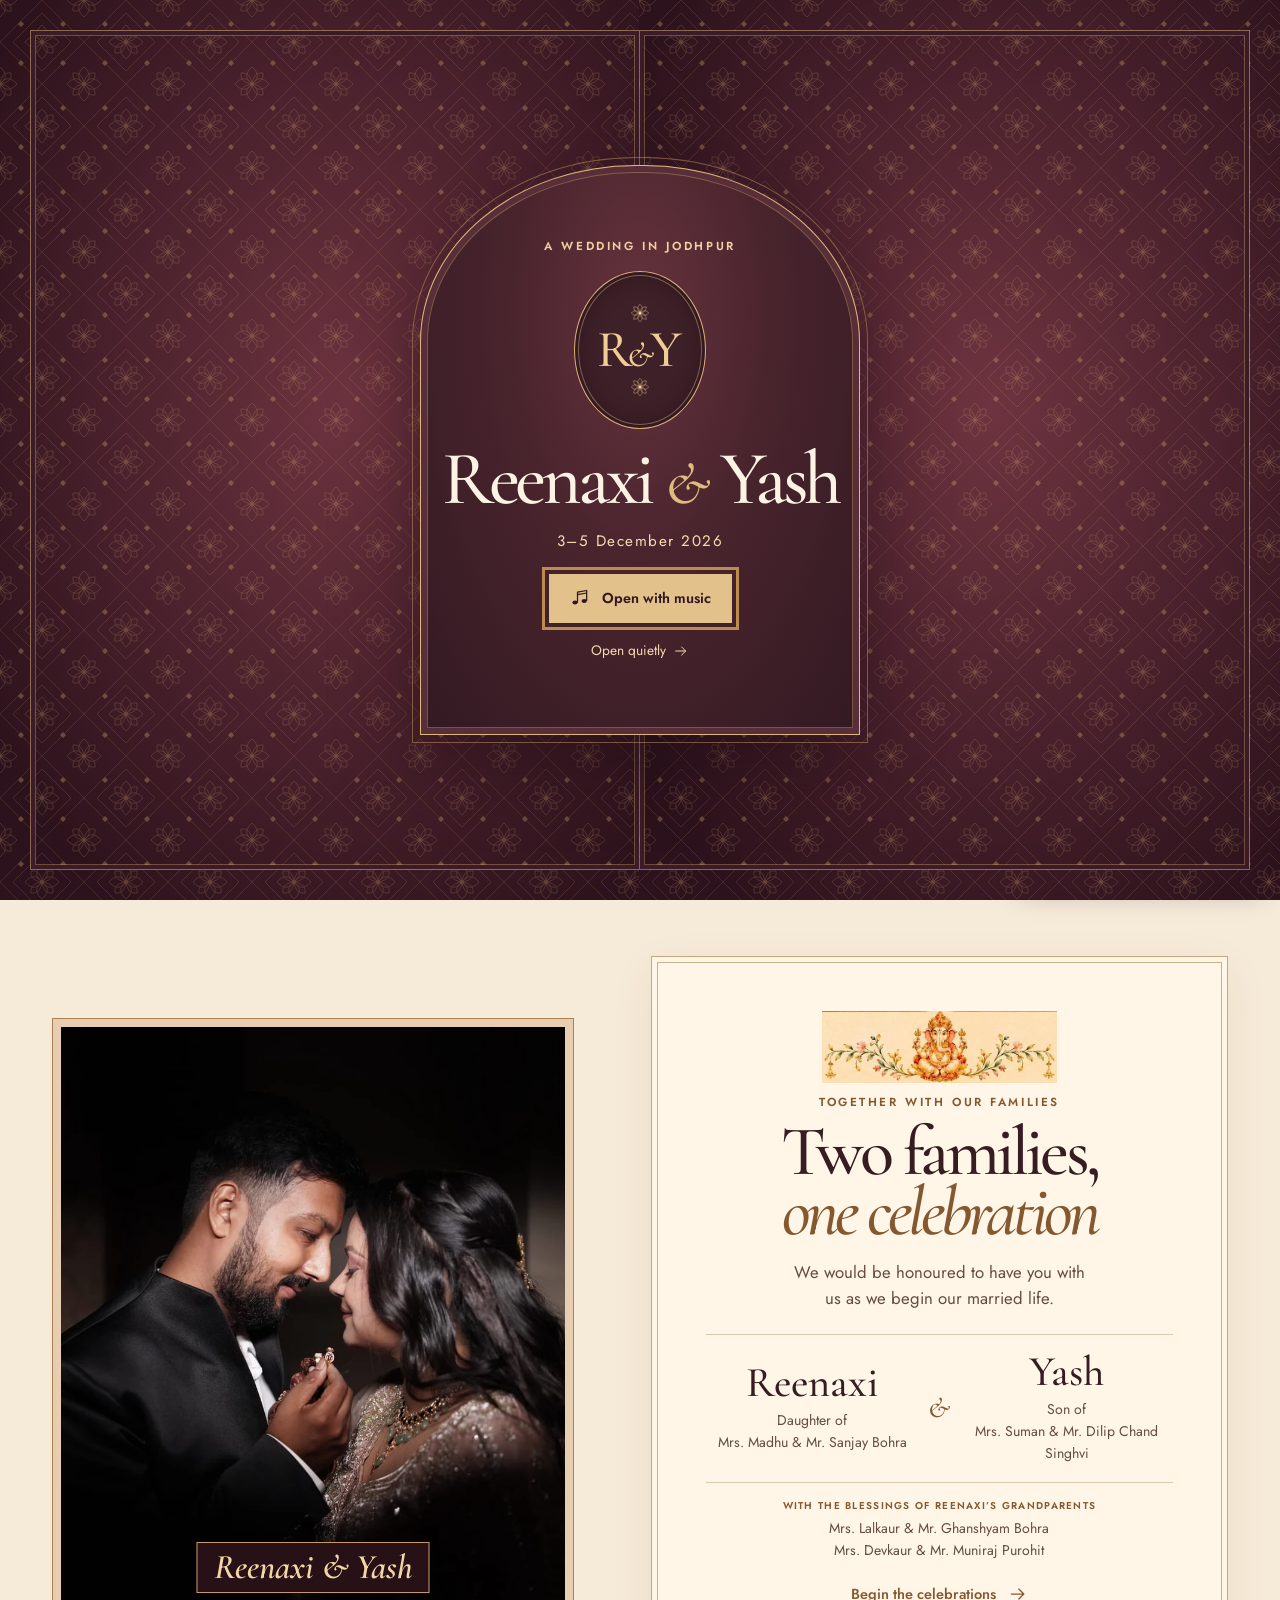
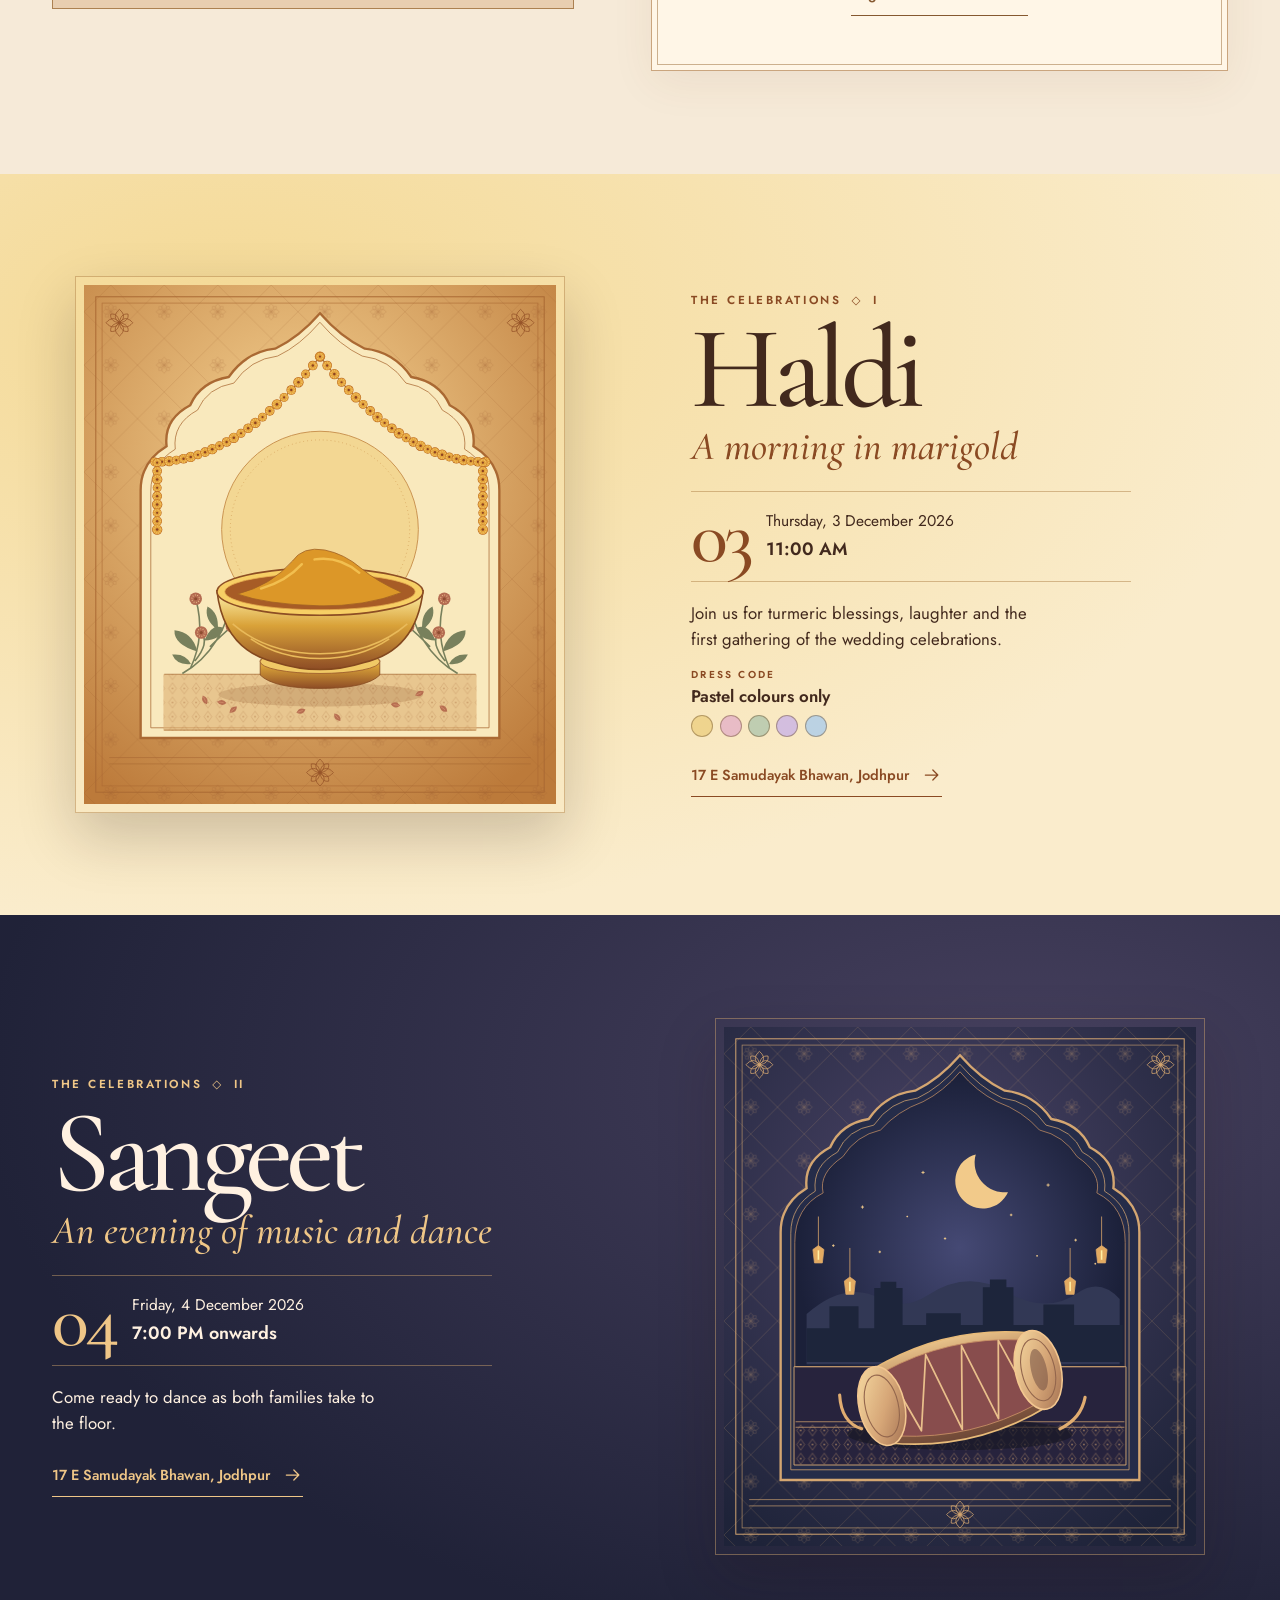
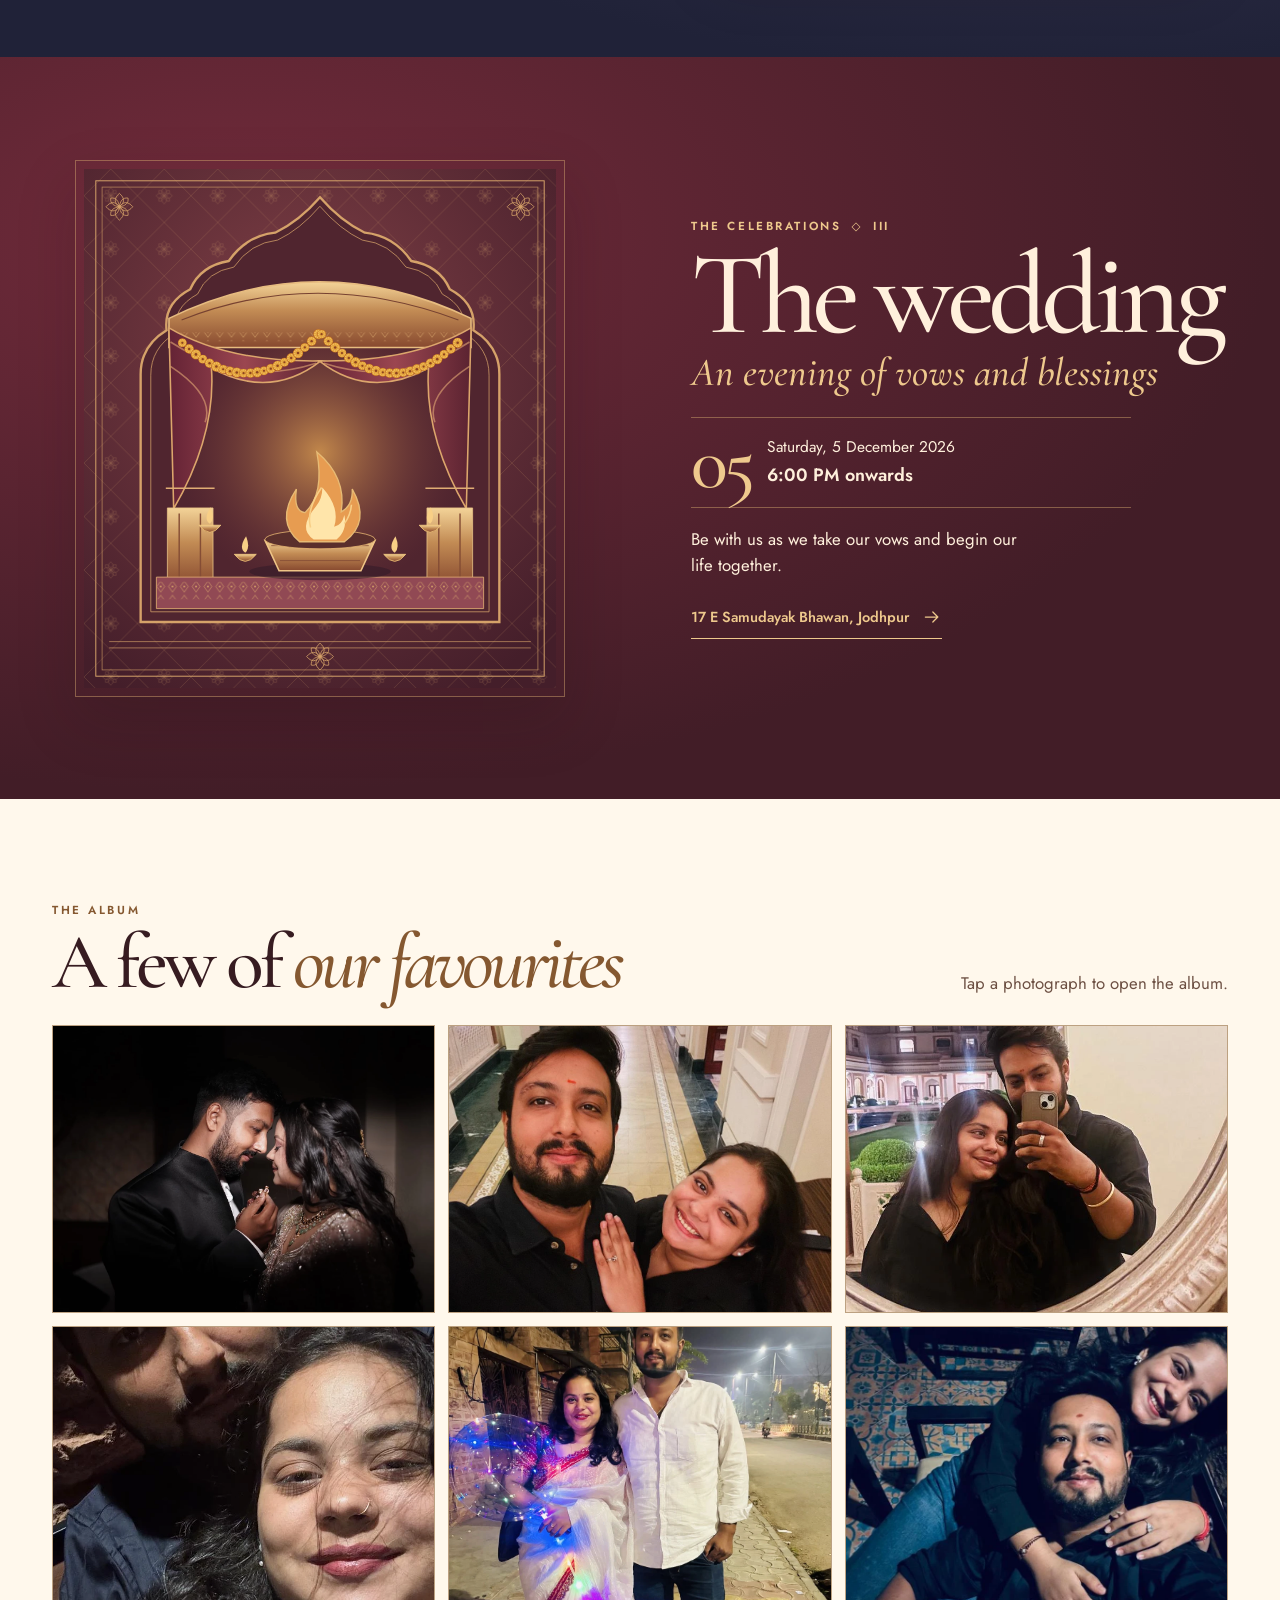
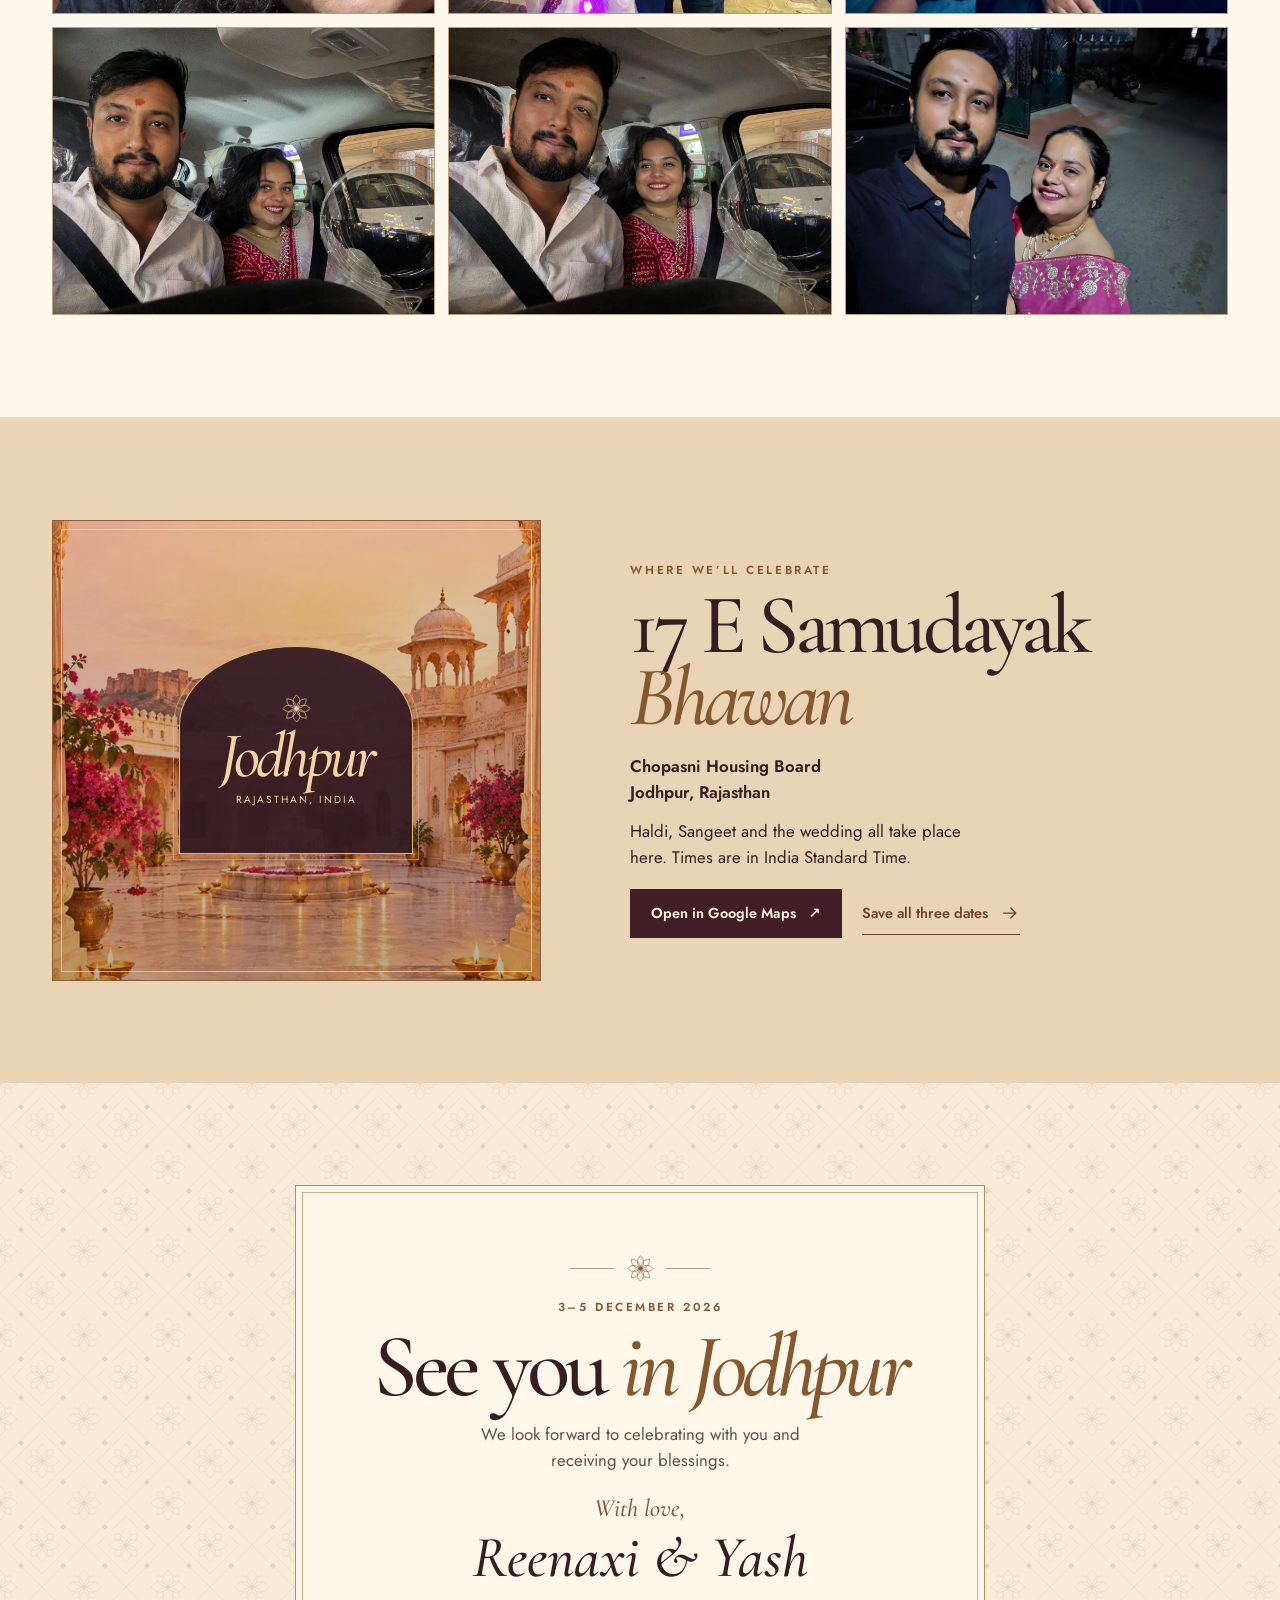
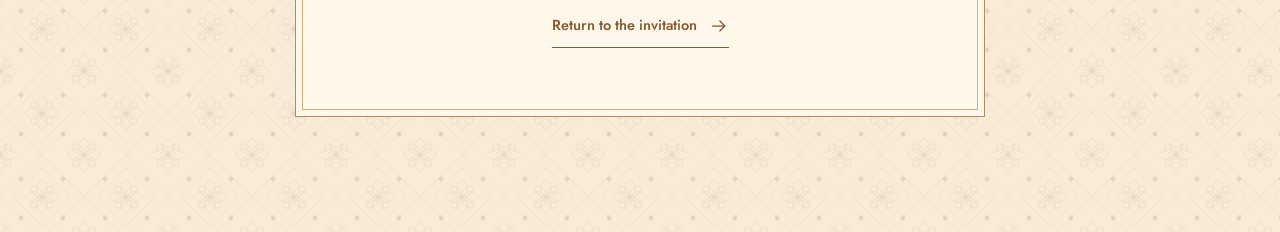
==== index.html @ dd69cea9 "Publish Reenaxi and Yash wedding invitation" ====
<!doctype html>
<html lang="en">
<head>
  <meta charset="utf-8">
  <meta name="viewport" content="width=device-width, initial-scale=1, viewport-fit=cover">
  <meta name="theme-color" content="#2d141a">
  <meta name="robots" content="noindex, nofollow, noarchive">
  <meta name="description" content="The wedding of Reenaxi and Yash. Join us in Jodhpur for Haldi, Sangeet and the wedding, 3–5 December 2026.">
  <meta property="og:type" content="website">
  <meta property="og:title" content="Reenaxi &amp; Yash | A wedding in Jodhpur">
  <meta property="og:description" content="You’re invited · 3–5 December 2026 · Jodhpur, Rajasthan">
  <meta property="og:image" content="https://quantxaashish.github.io/reenaxi-weds-yash/assets/share.jpg">
  <meta property="og:image:alt" content="Reenaxi and Yash’s wedding invitation, 3–5 December 2026">
  <link rel="icon" href="assets/seal.svg" type="image/svg+xml">
  <link rel="preload" href="assets/fonts/cormorant.woff2" as="font" type="font/woff2" crossorigin>
  <link rel="stylesheet" href="royal.css">
  <script src="royal.js" defer></script>
  <title>Reenaxi &amp; Yash | A wedding in Jodhpur</title>
</head>
<body>
  <svg class="symbols" xmlns="http://www.w3.org/2000/svg" aria-hidden="true">
    <symbol id="rosette" viewBox="0 0 48 48">
      <g fill="none" stroke="currentColor" stroke-width="1">
        <path d="M24 3c7 6 7 13 0 21-7-8-7-15 0-21Zm21 21c-6 7-13 7-21 0 8-7 15-7 21 0ZM24 45c-7-6-7-13 0-21 7 8 7 15 0 21ZM3 24c6-7 13-7 21 0-8 7-15 7-21 0Z"/>
        <path d="M9 9c9 0 14 5 15 15C14 23 9 18 9 9Zm30 0c0 9-5 14-15 15C25 14 30 9 39 9Zm0 30c-9 0-14-5-15-15 10 1 15 6 15 15ZM9 39c0-9 5-14 15-15-1 10-6 15-15 15Z"/>
        <circle cx="24" cy="24" r="3" fill="currentColor"/>
      </g>
    </symbol>
    <symbol id="arrow" viewBox="0 0 24 24">
      <path d="M4 12h15m-6-6 6 6-6 6" fill="none" stroke="currentColor" stroke-width="1.5" stroke-linecap="round" stroke-linejoin="round"/>
    </symbol>
    <symbol id="note" viewBox="0 0 24 24">
      <path d="M9 17V5l11-2v12M9 8l11-2" fill="none" stroke="currentColor" stroke-width="1.5" stroke-linecap="round" stroke-linejoin="round"/>
      <ellipse cx="6" cy="17.5" rx="3.1" ry="2.4" fill="currentColor"/><ellipse cx="17" cy="15.5" rx="3.1" ry="2.4" fill="currentColor"/>
    </symbol>
  </svg>
  <a class="skip" href="#invitation">Skip to the invitation</a>
  <header class="mast">
    <a class="wordmark" href="#invitation" aria-label="Reenaxi and Yash, invitation">R<span>&amp;</span>Y</a>
    <a class="mast-details" href="#venue"><span class="mast-wide">Jodhpur, Rajasthan <i aria-hidden="true">◇</i> 3–5 December 2026</span><span class="mast-compact">Jodhpur <i aria-hidden="true">◇</i> 3–5 Dec 2026</span></a>
    <button class="music-control" type="button" hidden><svg aria-hidden="true"><use href="#note"/></svg><span>Play music</span></button>
    <span class="sr-only" id="music-status" role="status"></span>
  </header>

  <main>
    <section class="chapter cover" id="invitation" aria-labelledby="cover-title" data-label="The invitation">
      <div class="cover-copy">
        <div class="cover-frame">
          <div class="ornament" aria-hidden="true"><i></i><svg><use href="#rosette"/></svg><i></i></div>
          <p class="eyebrow">With the blessings of Lord Ganesha</p>
          <h1 id="cover-title"><span>Reenaxi</span><span><i>&amp;</i> Yash</span></h1>
          <p class="cover-invite">Together with our families, we invite you to celebrate our wedding.</p>
          <p class="cover-date"><time datetime="2026-12-03">3</time>–<time datetime="2026-12-05">5 December 2026</time><span>Jodhpur, Rajasthan</span></p>
          <a class="button gold" href="#couple">Meet the couple <svg aria-hidden="true"><use href="#arrow"/></svg></a>
        </div>
      </div>
      <div class="cover-art" aria-hidden="true">
        <img src="assets/courtyard.webp" srcset="assets/courtyard-small.webp 600w, assets/courtyard.webp 941w" sizes="(max-width: 760px) 100vw, 55vw" width="941" height="1672" alt="" fetchpriority="high">
        <div class="cover-art-border"></div>
        <p>Jodhpur <i>at golden hour</i></p>
      </div>
    </section>

    <section class="chapter couple" id="couple" aria-labelledby="couple-title" data-label="The couple">
      <div class="shell couple-layout">
        <figure class="couple-portrait">
          <img src="assets/engagement.webp" width="1440" height="959" loading="lazy" alt="Reenaxi and Yash in their engagement portrait">
          <figcaption>Reenaxi &amp; Yash</figcaption>
        </figure>
        <div class="family-letter">
          <img class="ganesha" src="assets/ganesha.webp" width="565" height="173" loading="lazy" alt="Lord Ganesha with a painted floral garland">
          <p class="eyebrow">Together with our families</p>
          <h2 id="couple-title">Two families,<br><em>one celebration</em></h2>
          <p>We would be honoured to have you with us as we begin our married life.</p>
          <div class="parents">
            <div><h3>Reenaxi</h3><p>Daughter of<br>Mrs. Madhu &amp; Mr. Sanjay Bohra</p></div>
            <span aria-hidden="true">&amp;</span>
            <div><h3>Yash</h3><p>Son of<br>Mrs. Suman &amp; Mr. Dilip Chand Singhvi</p></div>
          </div>
          <div class="grandparents">
            <p class="eyebrow">With the blessings of Reenaxi’s grandparents</p>
            <p>Mrs. Lalkaur &amp; Mr. Ghanshyam Bohra<br>Mrs. Devkaur &amp; Mr. Muniraj Purohit</p>
          </div>
          <a class="chapter-link" href="#haldi">Begin the celebrations <svg aria-hidden="true"><use href="#arrow"/></svg></a>
        </div>
      </div>
    </section>

    <section class="chapter ceremony haldi" id="haldi" aria-labelledby="haldi-title" data-label="Haldi">
      <div class="shell ceremony-layout">
        <div class="ceremony-art haldi-art"><img src="assets/haldi.svg" width="600" height="660" loading="lazy" alt=""></div>
        <div class="ceremony-copy">
          <p class="eyebrow">The celebrations <span aria-hidden="true">◇</span> I</p>
          <h2 id="haldi-title">Haldi</h2>
          <p class="ceremony-line">A morning in marigold</p>
          <div class="event-date">
            <span class="date-number" aria-hidden="true">03</span>
            <div><time datetime="2026-12-03">Thursday, 3 December 2026</time><time datetime="2026-12-03T11:00:00+05:30">11:00 AM</time></div>
          </div>
          <p class="event-description">Join us for turmeric blessings, laughter and the first gathering of the wedding celebrations.</p>
          <div class="dress">
            <p class="eyebrow">Dress code</p><p><strong>Pastel colours only</strong></p>
            <div class="palette" aria-label="Pastel inspiration in pale yellow, blush, mint, lilac and powder blue">
              <span style="--swatch:#efd48e"></span><span style="--swatch:#e8bcc6"></span><span style="--swatch:#bfcdb1"></span><span style="--swatch:#d3bedf"></span><span style="--swatch:#bbd2e3"></span>
            </div>
          </div>
          <a class="chapter-link" href="#venue">17 E Samudayak Bhawan, Jodhpur <svg aria-hidden="true"><use href="#arrow"/></svg></a>
        </div>
      </div>
    </section>

    <section class="chapter ceremony sangeet" id="sangeet" aria-labelledby="sangeet-title" data-label="Sangeet">
      <div class="shell ceremony-layout">
        <div class="ceremony-art sangeet-art"><img src="assets/sangeet.svg" width="600" height="660" loading="lazy" alt=""></div>
        <div class="ceremony-copy">
          <p class="eyebrow">The celebrations <span aria-hidden="true">◇</span> II</p>
          <h2 id="sangeet-title">Sangeet</h2>
          <p class="ceremony-line">An evening of music and dance</p>
          <div class="event-date">
            <span class="date-number" aria-hidden="true">04</span>
            <div><time datetime="2026-12-04">Friday, 4 December 2026</time><time datetime="2026-12-04T19:00:00+05:30">7:00 PM onwards</time></div>
          </div>
          <p class="event-description">Come ready to dance as both families take to the floor.</p>
          <a class="chapter-link" href="#venue">17 E Samudayak Bhawan, Jodhpur <svg aria-hidden="true"><use href="#arrow"/></svg></a>
        </div>
      </div>
    </section>

    <section class="chapter ceremony wedding" id="wedding" aria-labelledby="wedding-title" data-label="Wedding">
      <div class="shell ceremony-layout">
        <div class="ceremony-art wedding-art"><img src="assets/wedding.svg" width="600" height="660" loading="lazy" alt=""></div>
        <div class="ceremony-copy">
          <p class="eyebrow">The celebrations <span aria-hidden="true">◇</span> III</p>
          <h2 id="wedding-title">The wedding</h2>
          <p class="ceremony-line">An evening of vows and blessings</p>
          <div class="event-date">
            <span class="date-number" aria-hidden="true">05</span>
            <div><time datetime="2026-12-05">Saturday, 5 December 2026</time><time datetime="2026-12-05T18:00:00+05:30">6:00 PM onwards</time></div>
          </div>
          <p class="event-description">Be with us as we take our vows and begin our life together.</p>
          <a class="chapter-link" href="#venue">17 E Samudayak Bhawan, Jodhpur <svg aria-hidden="true"><use href="#arrow"/></svg></a>
        </div>
      </div>
    </section>

    <section class="chapter gallery" id="gallery" aria-labelledby="gallery-title" data-label="The album">
      <div class="shell">
        <div class="gallery-head">
          <div><p class="eyebrow">The album</p><h2 id="gallery-title">A few of <em>our favourites</em></h2></div>
          <p>Tap a photograph to open the album.</p>
        </div>
        <div class="contact-sheet">
          <a class="photo" href="assets/engagement.webp"><img src="assets/engagement.webp" width="1440" height="959" loading="lazy" alt="Reenaxi and Yash touching foreheads during their engagement portrait"></a>
          <a class="photo" href="assets/ring.webp"><img src="assets/ring.webp" width="1280" height="720" loading="lazy" alt="Reenaxi showing her ring in a selfie with Yash"></a>
          <a class="photo" href="assets/mirror.webp"><img src="assets/mirror.webp" width="720" height="1280" loading="lazy" alt="Reenaxi and Yash in an ornate mirror"></a>
          <a class="photo" href="assets/close.webp"><img src="assets/close.webp" width="720" height="1280" loading="lazy" alt="A close-up selfie of Reenaxi and Yash"></a>
          <a class="photo" href="assets/lights.webp"><img src="assets/lights.webp" width="1071" height="1428" loading="lazy" alt="Reenaxi and Yash standing together with a light-up balloon"></a>
          <a class="photo" href="assets/together.webp"><img src="assets/together.webp" width="1080" height="608" loading="lazy" alt="Reenaxi smiling with her arms around Yash"></a>
          <a class="photo" href="assets/balloon.webp"><img src="assets/balloon.webp" width="1440" height="1080" loading="lazy" alt="Reenaxi and Yash with a light-up balloon in the car"></a>
          <a class="photo" href="assets/smiles.webp"><img src="assets/smiles.webp" width="1440" height="1080" loading="lazy" alt="Reenaxi and Yash smiling together in the car"></a>
          <a class="photo" href="assets/evening.webp"><img src="assets/evening.webp" width="1440" height="1080" loading="lazy" alt="Reenaxi wearing pink beside Yash in an evening selfie"></a>
        </div>
      </div>
    </section>

    <section class="chapter venue" id="venue" aria-labelledby="venue-title" data-label="The venue">
      <div class="shell venue-layout">
        <div class="venue-art" aria-hidden="true">
          <div class="city-mark"><svg><use href="#rosette"/></svg><span>Jodhpur</span><small>Rajasthan, India</small></div>
        </div>
        <div class="venue-copy">
          <p class="eyebrow">Where we’ll celebrate</p>
          <h2 id="venue-title">17 E Samudayak<br><em>Bhawan</em></h2>
          <address>Chopasni Housing Board<br>Jodhpur, Rajasthan</address>
          <p>Haldi, Sangeet and the wedding all take place here. Times are in India Standard Time.</p>
          <div class="venue-actions">
            <a class="button gold" href="https://www.google.com/maps/search/?api=1&amp;query=17%20E%20Samudayak%20Bhawan%2C%20Chopasni%20Housing%20Board%2C%20Jodhpur" target="_blank" rel="noopener noreferrer">Open in Google Maps <span aria-hidden="true">↗</span></a>
            <a class="chapter-link" href="celebrations.ics" download>Save all three dates <svg aria-hidden="true"><use href="#arrow"/></svg></a>
          </div>
        </div>
      </div>
    </section>

    <section class="chapter farewell" id="farewell" aria-labelledby="farewell-title" data-label="With love">
      <div class="farewell-frame">
        <div class="ornament" aria-hidden="true"><i></i><svg><use href="#rosette"/></svg><i></i></div>
        <p class="eyebrow">3–5 December 2026</p>
        <h2 id="farewell-title">See you <em>in Jodhpur</em></h2>
        <p>We look forward to celebrating with you and receiving your blessings.</p>
        <p class="signature">With love,<br><span>Reenaxi &amp; Yash</span></p>
        <a class="chapter-link" href="#invitation">Return to the invitation <svg aria-hidden="true"><use href="#arrow"/></svg></a>
      </div>
    </section>
  </main>

  <nav class="chapter-dock" aria-label="Chapter navigation" hidden>
    <button type="button" class="chapter-prev" aria-label="Previous chapter"><svg aria-hidden="true"><use href="#arrow"/></svg></button>
    <button type="button" class="chapter-index" aria-haspopup="dialog"><span class="chapter-number">01 / 08</span><span class="chapter-current">The invitation</span><span class="index-symbol" aria-hidden="true">≡</span></button>
    <button type="button" class="chapter-next" aria-label="Next chapter"><svg aria-hidden="true"><use href="#arrow"/></svg></button>
  </nav>

  <dialog class="gate" aria-labelledby="gate-title">
    <div class="gate-door left" aria-hidden="true"></div><div class="gate-door right" aria-hidden="true"></div>
    <div class="gate-content">
      <div class="gate-card">
        <p class="eyebrow">A wedding in Jodhpur</p>
        <div class="gate-seal" aria-hidden="true"><svg><use href="#rosette"/></svg><span>R<i>&amp;</i>Y</span><svg><use href="#rosette"/></svg></div>
        <h2 id="gate-title">Reenaxi <i>&amp;</i> Yash</h2>
        <p class="gate-date">3–5 December 2026</p>
        <button class="button gold enter" type="button"><svg aria-hidden="true"><use href="#note"/></svg> Open with music</button>
        <button class="quiet" type="button">Open quietly <svg aria-hidden="true"><use href="#arrow"/></svg></button>
      </div>
    </div>
  </dialog>

  <dialog class="chapter-menu" aria-labelledby="menu-title">
    <button class="close-menu icon-button" type="button" aria-label="Close chapter list">×</button>
    <p class="eyebrow">Reenaxi &amp; Yash</p>
    <h2 id="menu-title">The invitation</h2>
    <ol>
      <li><a href="#invitation">The invitation</a></li><li><a href="#couple">The couple</a></li>
      <li><a href="#haldi">Haldi</a></li><li><a href="#sangeet">Sangeet</a></li>
      <li><a href="#wedding">Wedding</a></li><li><a href="#gallery">The album</a></li>
      <li><a href="#venue">The venue</a></li><li><a href="#farewell">With love</a></li>
    </ol>
  </dialog>

  <dialog class="lightbox" aria-label="Reenaxi and Yash’s photo album">
    <button class="close-photo icon-button" type="button" aria-label="Close photo album">×</button>
    <button class="photo-prev icon-button" type="button" aria-label="Previous photo"><svg aria-hidden="true"><use href="#arrow"/></svg></button>
    <img alt="">
    <button class="photo-next icon-button" type="button" aria-label="Next photo"><svg aria-hidden="true"><use href="#arrow"/></svg></button>
    <p class="photo-position" aria-live="polite"></p>
  </dialog>
  <audio id="score" src="assets/jodhpur-serenade.wav" preload="none" loop></audio>
</body>
</html>
---- royal.css ----
@font-face { font-family: Cormorant; src: url("assets/fonts/cormorant.woff2") format("woff2"); font-weight: 400 700; font-display: swap; }
@font-face { font-family: Cormorant; src: url("assets/fonts/cormorant-italic.woff2") format("woff2"); font-style: italic; font-weight: 400 700; font-display: swap; }
@font-face { font-family: Jost; src: url("assets/fonts/jost.woff2") format("woff2"); font-weight: 400 600; font-display: swap; }

:root {
  --wine: #411d26;
  --deep: #271117;
  --ink: #371c21;
  --cream: #fcf3e4;
  --paper: #fff8ec;
  --gold: #dfbc7e;
  --bronze: #855830;
  --line: #ad825767;
  --serif: Cormorant, Baskerville, "Palatino Linotype", Georgia, serif;
  --sans: Jost, system-ui, sans-serif;
  --mast: 64px;
}
*, *::before, *::after { box-sizing: border-box; }
html { scroll-behavior: smooth; scroll-padding-top: var(--mast); }
body { margin: 0; background: var(--cream); color: var(--ink); font: 400 1.05rem/1.56 var(--sans); }
body:has(dialog[open]) { overflow: hidden; }
[hidden] { display: none !important; }
img { display: block; width: 100%; max-width: 100%; height: auto; }
h1, h2, h3, p, figure { margin: 0; }
h1, h2, h3 { font-family: var(--serif); font-weight: 500; }
h2 { font-size: clamp(3.3rem, 7.1vw, 7rem); line-height: .86; letter-spacing: -.055em; }
h2 em { color: var(--bronze); font-weight: 500; }
a { color: inherit; }
button { color: inherit; font: inherit; cursor: pointer; }
button, a { -webkit-tap-highlight-color: transparent; }
a:focus-visible, button:focus-visible { outline: 3px solid #bc8b50; outline-offset: 4px; }
.symbols, .sr-only { position: absolute; width: 1px; height: 1px; overflow: hidden; clip-path: inset(50%); }
.skip { position: fixed; top: .6rem; left: 1rem; z-index: 8; padding: .6rem 1rem; background: var(--paper); transform: translateY(-200%); }
.skip:focus { transform: none; }
.shell { width: min(1210px, 100% - 104px); margin-inline: auto; }
.eyebrow { font: 600 .73rem/1.45 var(--sans); letter-spacing: .22em; text-transform: uppercase; }
.eyebrow span { margin-inline: .3em; }
.chapter { isolation: isolate; position: relative; }
.ornament { display: flex; align-items: center; justify-content: center; gap: .7rem; color: var(--gold); }
.ornament svg { width: 29px; height: 29px; }
.ornament i { width: 44px; height: 1px; background: currentColor; opacity: .6; }
.button, .chapter-link {
  display: inline-flex; justify-content: center; align-items: center; gap: .75rem;
  width: fit-content; max-width: 100%; text-decoration: none;
}
.button { min-height: 49px; padding: .72rem 1.25rem; font-size: .9rem; font-weight: 600; border: 1px solid transparent; }
.gold { background: #e2c18b; color: #301822; border-color: #e2c18b; }
.gold:hover { background: #f4d8a6; border-color: #f4d8a6; }
.button svg, .chapter-link svg { width: 20px; height: 20px; flex: 0 0 auto; }
.chapter-link { min-height: 43px; border-bottom: 1px solid currentColor; font-size: .91rem; font-weight: 550; }
.chapter-link:hover svg, .button:hover svg { transform: translateX(3px); }
.chapter-link svg, .button svg { transition: transform .2s; }

.mast {
  position: sticky; top: 0; z-index: 3; min-height: var(--mast); padding-inline: max(24px, calc((100vw - 1210px) / 2));
  display: grid; grid-template-columns: 1fr auto 1fr; gap: 12px; align-items: center;
  color: var(--cream); background: var(--deep); border-bottom: 1px solid #cfa46c55;
}
.wordmark { width: fit-content; text-decoration: none; font: 600 1.86rem/1 var(--serif); color: #f3dfbc; }
.wordmark span { font-style: italic; font-size: .64em; color: var(--gold); margin-inline: .05em; }
.mast-details { font-size: .73rem; text-transform: uppercase; letter-spacing: .16em; color: #e9ceaa; text-decoration: none; }
.mast-details i { color: var(--gold); margin-inline: .6em; font-style: normal; }
.mast-compact { display: none; }
.music-control {
  justify-self: end; min-height: 40px; display: flex; align-items: center; gap: .45rem;
  border: 1px solid #dabb835d; border-radius: 30px; background: #3c1f27; padding: .3rem .7rem;
  color: #fff0d9; font-size: .78rem; white-space: nowrap;
}
.music-control svg { width: 15px; height: 15px; color: var(--gold); }
.music-control:hover { background: #552e39; }

.cover {
  display: grid; grid-template-columns: .96fr 1.04fr; min-height: min(790px, calc(100svh - var(--mast)));
  background: radial-gradient(ellipse at 15% 24%, #65353b, var(--wine) 51%, var(--deep)); color: var(--cream);
}
.cover-copy {
  position: relative; display: grid; place-items: center;
  padding: clamp(26px, 5vw, 80px); background: url("assets/lattice.svg") repeat;
}
.cover-frame {
  position: relative; width: min(100%, 520px); padding: 31px 22px 34px; text-align: center;
  border: 1px solid #dcb67b95; outline: 1px solid #dcb67b55; outline-offset: 5px;
  background: radial-gradient(ellipse at 50% 20%, #572b34ea, #351921f5);
}
.cover .eyebrow { color: #f1d39c; margin-top: .65rem; }
.cover h1 { font-size: clamp(5rem, 9.6vw, 10.5rem); line-height: .72; letter-spacing: -.072em; margin: 1.2rem 0 1.4rem; }
.cover h1 span { display: block; }
.cover h1 span + span { margin-top: .2em; }
.cover h1 i { color: var(--gold); font-size: .65em; font-weight: 500; }
.cover-invite { margin-inline: auto; max-width: 30ch; color: #f5e4cd; }
.cover-date { margin: 1.2rem 0; color: #f4dca9; font-size: .96rem; letter-spacing: .04em; }
.cover-date span { display: block; text-transform: uppercase; letter-spacing: .23em; font-size: .66rem; margin-top: .2rem; }
.cover-art { overflow: hidden; position: relative; background: #b68156; min-height: 540px; }
.cover-art img { width: 100%; height: 100%; object-fit: cover; object-position: center 59%; position: absolute; inset: 0; }
.cover-art::after { content: ""; position: absolute; inset: 35% 0 0; background: linear-gradient(transparent 50%, #2a1514b0); }
.cover-art-border { position: absolute; z-index: 1; inset: 17px; border: 1px solid #ffedbaaa; pointer-events: none; }
.cover-art p { position: absolute; z-index: 1; left: 0; right: 0; bottom: 70px; text-align: center; color: #fff2d9; font: 600 clamp(1.5rem, 3vw, 2.9rem)/1 var(--serif); text-shadow: 0 2px 6px #2e1715; }
.cover-art p i { font-weight: 500; }

.couple { background: #f6ead8; padding-block: clamp(4rem, 8vw, 8rem); }
.couple-layout { display: grid; grid-template-columns: .95fr 1.05fr; gap: clamp(1.75rem, 6vw, 6rem); align-items: center; }
.couple-portrait { position: relative; padding: 8px; border: 1px solid #ac8151; background: #e8ceb0; }
.couple-portrait img { aspect-ratio: 4 / 4.55; object-fit: cover; object-position: 58% 46%; }
.couple-portrait figcaption {
  position: absolute; left: 50%; bottom: 15px; transform: translateX(-50%); white-space: nowrap;
  padding: .3rem 1rem; background: var(--deep); color: #f2d7a6; border: 1px solid #c79a61;
  font: italic 600 clamp(1.2rem, 2.7vw, 2.3rem)/1.15 var(--serif);
}
.family-letter {
  position: relative; padding: clamp(22px, 4.2vw, 56px); text-align: center;
  background: #fff6e7; border: 1px solid #caa57e; outline: 1px solid #ccb08e; outline-offset: -7px;
  box-shadow: 0 12px 42px #6b3e2111;
}
.family-letter .ganesha { width: min(100%, 235px); margin: 0 auto .7rem; mix-blend-mode: multiply; }
.family-letter .eyebrow, .gallery .eyebrow, .farewell .eyebrow { color: var(--bronze); }
.family-letter h2 { font-size: clamp(2.95rem, 5.5vw, 5.15rem); margin: .65rem 0 1rem; }
.family-letter > p:not(.eyebrow) { max-width: 30ch; margin-inline: auto; color: #654c42; }
.parents {
  display: grid; grid-template-columns: 1fr auto 1fr; align-items: center; gap: .6rem;
  margin-top: 1.4rem; padding-block: 1.05rem; border-block: 1px solid var(--line);
}
.parents h3 { font-size: clamp(1.65rem, 3.5vw, 2.65rem); line-height: 1; }
.parents p, .grandparents p + p { font-size: .88rem; color: #654c42; margin-top: .33rem; }
.parents > span { font: italic 500 1.8rem/1 var(--serif); color: var(--bronze); }
.grandparents { margin-top: 1rem; }
.grandparents .eyebrow { font-size: .62rem; letter-spacing: .13em; }
.family-letter .chapter-link { margin-top: .7rem; color: var(--bronze); }

.ceremony { padding-block: clamp(4rem, 8vw, 7.5rem); color: var(--section-ink); background: var(--section-bg); }
.ceremony-layout { display: grid; grid-template-columns: 1fr 1fr; align-items: center; gap: clamp(2.3rem, 8vw, 8.5rem); }
.ceremony-art {
  position: relative; border: 1px solid var(--section-line); padding: 8px;
  box-shadow: 0 24px 55px #200d1433; width: min(100%, 490px); margin-inline: auto;
}
.ceremony-art img { background: var(--section-bg); height: auto; }
.ceremony-copy { max-width: 530px; }
.ceremony h2 { font-size: clamp(4rem, 9.15vw, 9.25rem); margin: .65rem 0 .4rem; }
.ceremony .eyebrow { color: var(--section-accent); }
.ceremony-line { color: var(--section-accent); font: italic 500 clamp(1.75rem, 3.1vw, 3rem)/1.05 var(--serif); }
.event-date {
  display: flex; align-items: center; gap: 1rem; padding-block: .85rem;
  margin-top: 1.45rem; border-block: 1px solid var(--section-line); width: min(100%, 440px);
}
.date-number { font: 500 clamp(3.4rem, 6vw, 5.8rem)/.8 var(--serif); color: var(--section-accent); letter-spacing: -.055em; }
.event-date time { display: block; font-size: .97rem; }
.event-date time + time { font-size: 1.12rem; font-weight: 600; color: var(--section-ink); margin-top: .16rem; }
.event-description { max-width: 34ch; margin-top: 1.15rem; }
.ceremony .chapter-link { margin-top: 1.1rem; color: var(--section-accent); }
.dress { margin-top: 1rem; }
.dress .eyebrow { font-size: .63rem; }
.dress strong { font-weight: 600; }
.palette { display: flex; gap: .4rem; margin-top: .35rem; }
.palette span { width: 22px; height: 22px; border: 1px solid #6c502b72; border-radius: 50%; background: var(--swatch); }
.haldi { --section-bg: #faeccc; --section-ink: #42291d; --section-accent: #8a4a23; --section-line: #ad7d447c; background-image: radial-gradient(ellipse at 18% 20%, #f4d995, transparent 72%); }
.sangeet { --section-bg: #202238; --section-ink: #fff1e1; --section-accent: #efc687; --section-line: #d2a56e75; background-image: radial-gradient(ellipse at 80% 22%, #46405e, transparent 72%); }
.sangeet .ceremony-art { grid-column: 2; grid-row: 1; }
.sangeet .ceremony-copy { grid-column: 1; grid-row: 1; }
.wedding { --section-bg: #421d27; --section-ink: #fff0dc; --section-accent: #eec98d; --section-line: #d5aa6f75; background-image: radial-gradient(ellipse at 19% 24%, #722b3b, transparent 70%); }

.gallery { padding-block: clamp(4rem, 8vw, 7rem); background: var(--paper); }
.gallery-head { display: flex; justify-content: space-between; align-items: end; flex-wrap: wrap; gap: 1rem; margin-bottom: 1.8rem; }
.gallery-head h2 { margin-top: .65rem; font-size: clamp(3rem, 6.1vw, 6.25rem); }
.gallery-head > p { color: #6d5043; }
.contact-sheet { display: grid; grid-template-columns: repeat(3, minmax(0, 1fr)); gap: clamp(6px, 1vw, 13px); }
.photo { position: relative; display: block; overflow: hidden; background: #ac8b79; border: 1px solid #bca181; }
.photo img { aspect-ratio: 4 / 3; object-fit: cover; transition: transform .35s; }
.photo:hover img { transform: scale(1.035); }
.photo:nth-child(2) img { object-position: 55% 30%; }
.photo:nth-child(3) img { object-position: 50% 60%; }
.photo:nth-child(4) img { object-position: 50% 38%; }
.photo:nth-child(5) img { object-position: 50% 25%; }
.photo:nth-child(n+6) img { object-position: 50% 29%; }

.venue { background: #ead4b6; padding-block: clamp(4rem, 8vw, 7.4rem); }
.venue-layout { display: grid; grid-template-columns: .9fr 1.1fr; gap: clamp(2rem, 7vw, 6rem); align-items: center; }
.venue-art {
  position: relative; display: grid; place-items: center; padding: 24px;
  min-height: clamp(310px, 36vw, 490px); border: 1px solid #8c5d3b;
  background: linear-gradient(#3f251c22, #3f251c5c), url("assets/courtyard-small.webp") center 72% / cover;
}
.venue-art::before { content: ""; position: absolute; inset: 8px; border: 1px solid #f2dab1b0; }
.city-mark {
  position: relative; display: grid; place-items: center; align-content: center;
  width: min(100%, 234px); min-height: 208px; text-align: center; color: #f4d5a2;
  border: 1px solid #dfb87e; outline: 1px solid #dfb87e91; outline-offset: 5px;
  background: #351b22f0; border-radius: 50% 50% 0 0 / 38% 38% 0 0;
}
.city-mark svg { width: 31px; height: 31px; }
.city-mark span { font: italic 500 clamp(3rem, 5vw, 4.9rem)/1 var(--serif); letter-spacing: -.06em; }
.city-mark small { font-size: .64rem; text-transform: uppercase; letter-spacing: .2em; margin-top: .25rem; }
.venue .eyebrow { color: var(--bronze); margin-bottom: .6rem; }
.venue h2 { font-size: clamp(3rem, 6.6vw, 6.5rem); }
.venue address { font-style: normal; font-weight: 600; margin-top: 1.2rem; }
.venue-copy > p:not(.eyebrow) { max-width: 37ch; margin-top: .75rem; }
.venue-actions { display: flex; align-items: center; flex-wrap: wrap; gap: .55rem 1.3rem; margin-top: 1.2rem; }
.venue-actions .gold { background: var(--wine); color: #fff0d9; border-color: var(--wine); }
.venue-actions .gold:hover { background: #6c3340; border-color: #6c3340; }
.venue-actions .chapter-link { color: #69422b; }
.farewell {
  padding: clamp(3.6rem, 8vw, 8rem) 22px max(110px, 9vw); display: grid; place-items: center;
  text-align: center; background: #f8ebd8 url("assets/paper-lattice.svg") repeat;
}
.farewell-frame {
  width: min(100%, 690px); padding: clamp(32px, 6vw, 68px) clamp(14px, 5vw, 48px);
  background: #fff7e9; border: 1px solid #b28c61; outline: 1px solid #d0ae84; outline-offset: -8px;
}
.farewell .ornament { color: var(--bronze); margin-bottom: 1rem; }
.farewell h2 { font-size: clamp(3.25rem, 7vw, 6.3rem); margin: .75rem 0 1rem; }
.farewell h2 + p { max-width: 32ch; margin-inline: auto; color: #674d43; }
.signature { margin-top: 1.25rem; font: italic 500 1.55rem/1.2 var(--serif); color: var(--bronze); }
.signature span { font-size: clamp(2.3rem, 4.8vw, 3.65rem); color: var(--ink); }
.farewell .chapter-link { margin-top: .7rem; color: var(--bronze); }

.chapter-dock {
  position: fixed; z-index: 4; bottom: max(13px, env(safe-area-inset-bottom, 0px)); right: 18px;
  display: grid; grid-template-columns: 42px minmax(150px, auto) 42px; align-items: center;
  color: #fff0d7; background: #2c161fee; border: 1px solid #d0aa71a6; border-radius: 3px;
  box-shadow: 0 6px 28px #210d1a40; backdrop-filter: blur(10px);
}
.chapter-dock button { min-height: 45px; padding: .25rem; border: 0; background: transparent; }
.chapter-dock button:hover { background: #ffffff14; }
.chapter-dock button:disabled { opacity: .34; cursor: default; background: transparent; }
.chapter-dock svg, .icon-button svg { display: block; width: 21px; height: 21px; margin-inline: auto; }
.chapter-prev svg, .photo-prev svg { transform: rotate(180deg); }
.chapter-dock .chapter-index {
  padding-inline: .65rem; border-inline: 1px solid #d0aa7155; display: flex; align-items: center; justify-content: center; gap: .45rem;
  font-size: .78rem; white-space: nowrap;
}
.chapter-number { font-size: .65rem; color: #e3c28d; font-variant-numeric: tabular-nums; }
.index-symbol { color: var(--gold); margin-left: .1rem; font-size: .95rem; }
.chapter-menu, .lightbox {
  max-width: calc(100% - 24px); max-height: calc(100% - 24px); padding: 24px;
  color: var(--cream); background: var(--deep); border: 1px solid #d0aa71; box-shadow: 0 25px 70px #18091077;
}
.chapter-menu::backdrop, .lightbox::backdrop { background: #1c0d16c9; }
.chapter-menu { width: 390px; padding: 30px; }
.chapter-menu .eyebrow { color: var(--gold); }
.chapter-menu h2 { font-size: 3.3rem; margin: .4rem 0 .95rem; }
.chapter-menu ol { margin: 0; padding: 0; list-style: none; counter-reset: menu; }
.chapter-menu li { border-top: 1px solid #d0aa7139; counter-increment: menu; }
.chapter-menu a { display: flex; align-items: center; gap: .75rem; min-height: 39px; text-decoration: none; }
.chapter-menu a::before { content: counter(menu, decimal-leading-zero); font-size: .7rem; color: var(--gold); }
.chapter-menu a:hover, .chapter-menu a[aria-current=true] { color: var(--gold); }
.icon-button { background: #29151dee; border: 1px solid #dfb87e94; border-radius: 50%; width: 43px; height: 43px; padding: 0; }
.icon-button:hover { background: #683545; }
.close-menu, .close-photo { position: absolute; right: 10px; top: 10px; font: 400 1.7rem/1 var(--sans); z-index: 1; }
.lightbox { padding: 10px 44px 35px; overflow: visible; }
.lightbox img { max-width: min(80vw, 1100px); max-height: 79dvh; width: auto; height: auto; object-fit: contain; }
.photo-prev, .photo-next { position: absolute; top: 50%; transform: translateY(-50%); z-index: 1; }
.photo-prev { left: 6px; }
.photo-next { right: 6px; }
.photo-position { font-size: .79rem; position: absolute; text-align: center; bottom: 7px; left: 0; right: 0; }

.gate {
  width: 100%; height: 100%; max-width: none; max-height: none; overflow: hidden; margin: 0; padding: 0; border: 0;
  background: transparent; color: var(--cream); inset: 0;
}
.gate::backdrop { background: #2e171b; transition: background .9s ease; }
.gate-door {
  position: absolute; top: 0; width: calc(50% + 1px); height: 100%; background-color: #471f2a;
  background-image: url("assets/lattice.svg"), radial-gradient(ellipse at 55% 45%, #6e3440, #2c121c 86%);
  transition: transform .95s cubic-bezier(.66, .03, .3, 1);
}
.gate-door::before {
  content: ""; position: absolute; inset: clamp(10px, 3vw, 30px) 0;
  border: 1px solid #c9a57595; box-shadow: inset 0 0 0 4px #3b1c26, inset 0 0 0 5px #d7ad735e;
}
.gate-door.left { left: 0; border-right: 1px solid #d5aa72; }
.gate-door.left::before { left: clamp(10px, 3vw, 30px); }
.gate-door.right { right: 0; }
.gate-door.right::before { right: clamp(10px, 3vw, 30px); }
.gate-content {
  position: relative; width: 100%; height: 100%; display: grid; place-items: center; overflow-y: auto;
  padding: 30px max(22px, env(safe-area-inset-right)) 30px max(22px, env(safe-area-inset-left));
  transition: opacity .45s ease, transform .65s ease;
}
.gate-card {
  width: min(100%, 440px); min-height: min(570px, 80svh); padding: 32px 16px;
  display: flex; flex-direction: column; align-items: center; justify-content: center; text-align: center;
  border: 1px solid #dfb87e; outline: 1px solid #c69e647a; outline-offset: 7px;
  border-radius: 49% 49% 0 0 / 31% 31% 0 0;
  background: radial-gradient(ellipse at 50% 26%, #66333d 0, #49242d 43%, #321922 100%);
  box-shadow: 0 22px 85px #1708107a, inset 0 0 0 6px #582f38, inset 0 0 0 7px #bd915d7b;
}
.gate-card .eyebrow { color: #eed19d; margin: .65rem 0 1rem; }
.gate-seal {
  position: relative; display: grid; justify-items: center; align-content: center; gap: 5px;
  width: 132px; height: 158px; margin-bottom: .5rem; border: 1px solid #d9b078;
  outline: 1px solid #d9b07875; outline-offset: -5px; border-radius: 50%;
  color: #f0cd92; background: #3d2028; box-shadow: inset 0 0 20px #2b141d;
}
.gate-seal span { font: 500 3.25rem/.85 var(--serif); letter-spacing: -.11em; margin-right: .14em; }
.gate-seal span i { font-size: .68em; margin-inline: .04em; }
.gate-seal svg { width: 20px; height: 20px; }
.gate h2 { font-size: clamp(3.2rem, 8.6vw, 4.75rem); line-height: .9; margin: .52rem 0; white-space: nowrap; }
.gate h2 i { color: var(--gold); font-size: .78em; }
.gate-date { font-size: .95rem; color: #f5dcaf; letter-spacing: .1em; margin: .5rem 0 1.25rem; }
.quiet { display: inline-flex; align-items: center; gap: .4rem; margin-top: .42rem; min-height: 43px; color: #f3d9b0; border: 0; background: none; font-size: .86rem; }
.quiet svg { width: 16px; height: 16px; }
.quiet:hover { color: #fff2d9; text-decoration: underline; }
.gate.opening::backdrop { background: transparent; }
.gate.opening .gate-door.left { transform: translateX(-103%); }
.gate.opening .gate-door.right { transform: translateX(103%); }
.gate.opening .gate-content { opacity: 0; transform: translateY(-13px) scale(1.02); pointer-events: none; }

@media (prefers-reduced-motion: no-preference) {
  .chapter.has-reveal .ceremony-copy, .chapter.has-reveal .ceremony-art, .chapter.has-reveal .family-letter,
  .chapter.has-reveal .couple-portrait, .chapter.has-reveal .venue-copy { animation: rise-in .75s cubic-bezier(.2,.7,.3,1) both; }
  .chapter.has-reveal .ceremony-copy, .chapter.has-reveal .family-letter { animation-delay: .1s; }
  @keyframes rise-in { from { opacity: .2; transform: translateY(18px); } to { opacity: 1; transform: translateY(0); } }
}
@media (max-width: 980px) {
  .shell { width: calc(100% - 60px); }
  .cover-copy { padding-inline: 26px; }
  .cover h1 { font-size: clamp(4.5rem, 10vw, 7.8rem); }
  .ceremony-layout { gap: 2.5rem; }
}
@media (max-width: 760px) {
  :root { --mast: 55px; }
  .shell { width: calc(100% - 36px); }
  .mast { padding-inline: 15px; grid-template-columns: auto 1fr auto; gap: 6px; }
  .mast-details { justify-self: center; font-size: .64rem; letter-spacing: .12em; }
  .mast-details i { margin-inline: .19em; }
  .mast-wide { display: none; }
  .mast-compact { display: inline; white-space: nowrap; }
  .music-control { min-height: 38px; font-size: .74rem; padding-inline: .55rem; }
  .cover { grid-template-columns: 1fr; }
  .cover-art { grid-row: 1; min-height: clamp(220px, 39svh, 420px); }
  .cover-art img { object-position: center 62%; }
  .cover-art-border { inset: 8px; }
  .cover-art p { bottom: 17px; }
  .cover-copy { padding: 20px 21px 27px; }
  .cover-frame { padding: 17px 12px 20px; outline-offset: 4px; }
  .cover .ornament svg { width: 23px; height: 23px; }
  .cover .eyebrow { margin-top: .36rem; font-size: .64rem; }
  .cover h1 { font-size: clamp(4.6rem, 17vw, 7.3rem); margin: .65rem 0 .8rem; }
  .cover h1 span + span { margin-top: .12em; }
  .cover-invite { font-size: .94rem; }
  .cover-date { margin-block: .65rem; font-size: .88rem; }
  .couple, .ceremony, .gallery, .venue { padding-block: clamp(2.6rem, 8vw, 4.75rem); }
  .couple-layout, .ceremony-layout, .venue-layout { grid-template-columns: 1fr; gap: 1.7rem; }
  .couple-portrait { max-width: 560px; margin-inline: auto; width: 100%; }
  .couple-portrait img { aspect-ratio: 5 / 4; }
  .family-letter { padding: 1.55rem .9rem; }
  .family-letter .ganesha { width: min(59%, 235px); }
  .parents { gap: .36rem; }
  .parents p { font-size: .78rem; }
  .ceremony-art { width: min(100%, 410px); padding: 6px; }
  .ceremony-copy { max-width: 100%; }
  .sangeet .ceremony-art, .sangeet .ceremony-copy { grid-column: auto; grid-row: auto; }
  .ceremony h2 { font-size: clamp(4.1rem, 15vw, 6.4rem); }
  .event-date { margin-top: 1.15rem; }
  .ceremony .chapter-link { margin-top: .6rem; }
  .gallery-head { margin-bottom: 1rem; gap: .55rem; }
  .contact-sheet { grid-template-columns: repeat(3, minmax(0, 1fr)); }
  .photo img { aspect-ratio: 1 / 1; }
  .venue-art { min-height: 240px; }
  .city-mark { width: min(100%, 184px); min-height: 157px; }
  .chapter-dock { left: 50%; right: auto; transform: translateX(-50%); }
  .lightbox { padding-inline: 6px; }
  .lightbox img { max-width: calc(100vw - 38px); }
}
@media (max-width: 410px) {
  .mast-details { font-size: .57rem; letter-spacing: .08em; }
  .gate h2 { font-size: clamp(2.75rem, 12vw, 3.55rem); }
}
@media (max-height: 630px) {
  .gate-content { padding-block: 19px; }
  .gate-card { min-height: 0; padding-block: 20px 13px; }
  .gate-seal { width: 97px; height: 115px; }
  .gate-seal span { font-size: 2.7rem; }
  .gate-seal svg { width: 15px; height: 15px; }
}
@media (prefers-reduced-motion: reduce) {
  html { scroll-behavior: auto; }
  *, *::before, *::after { transition: none !important; animation: none !important; }
}
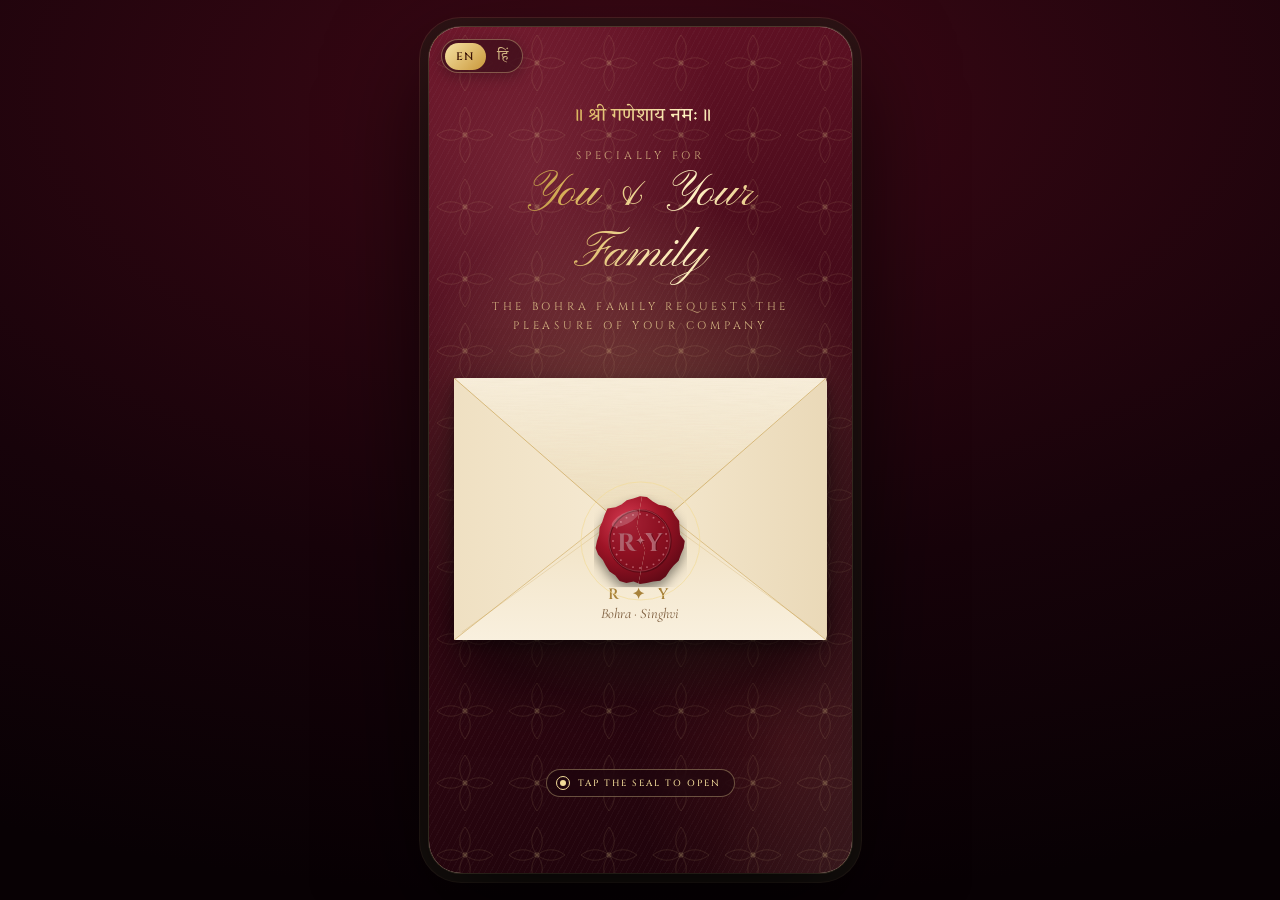
==== commit 744914bd: "Add files via upload" ====
--- a/index.html
+++ b/index.html
@@ -1,237 +1,687 @@
-<!doctype html>
+<!DOCTYPE html>
 <html lang="en">
 <head>
-  <meta charset="utf-8">
-  <meta name="viewport" content="width=device-width, initial-scale=1, viewport-fit=cover">
-  <meta name="theme-color" content="#2d141a">
-  <meta name="robots" content="noindex, nofollow, noarchive">
-  <meta name="description" content="The wedding of Reenaxi and Yash. Join us in Jodhpur for Haldi, Sangeet and the wedding, 3–5 December 2026.">
-  <meta property="og:type" content="website">
-  <meta property="og:title" content="Reenaxi &amp; Yash | A wedding in Jodhpur">
-  <meta property="og:description" content="You’re invited · 3–5 December 2026 · Jodhpur, Rajasthan">
-  <meta property="og:image" content="https://quantxaashish.github.io/reenaxi-weds-yash/assets/share.jpg">
-  <meta property="og:image:alt" content="Reenaxi and Yash’s wedding invitation, 3–5 December 2026">
-  <link rel="icon" href="assets/seal.svg" type="image/svg+xml">
-  <link rel="preload" href="assets/fonts/cormorant.woff2" as="font" type="font/woff2" crossorigin>
-  <link rel="stylesheet" href="royal.css">
-  <script src="royal.js" defer></script>
-  <title>Reenaxi &amp; Yash | A wedding in Jodhpur</title>
+<meta charset="UTF-8">
+<meta name="viewport" content="width=device-width, initial-scale=1.0, viewport-fit=cover">
+<title>Reenaxi &amp; Yash · Shubh Vivah · 5 December 2026</title>
+<meta name="theme-color" content="#2a050d">
+<meta name="description" content="The Bohra family cordially invites you to the wedding of Reenaxi & Yash, Saturday 5 December 2026, Jodhpur.">
+<meta property="og:type" content="website">
+<meta property="og:title" content="Reenaxi weds Yash · 5 December 2026">
+<meta property="og:description" content="Haldi 3 Dec · Sangeet 4 Dec · Shubh Vivah 5 Dec · Jodhpur. Tap to open your invitation.">
+<meta property="og:url" content="https://quantxaashish.github.io/reenaxi-weds-yash/">
+<meta property="og:image" content="https://quantxaashish.github.io/reenaxi-weds-yash/og.jpg">
+<meta property="og:image:width" content="1200"><meta property="og:image:height" content="630">
+<meta name="twitter:card" content="summary_large_image">
+<link rel="preconnect" href="https://fonts.googleapis.com">
+<link rel="preconnect" href="https://fonts.gstatic.com" crossorigin>
+<link href="https://fonts.googleapis.com/css2?family=Cinzel:wght@400;500;600;700&family=Cormorant+Garamond:ital,wght@0,400;0,500;0,600;0,700;1,400;1,500&family=Pinyon+Script&family=Rozha+One&family=Tiro+Devanagari+Hindi:ital@0;1&display=swap" rel="stylesheet">
+<link rel="preload" as="image" href="./cover.webp">
+<style>
+:root{
+  --gold:#c9a24a; --gold-l:#f3dc9a; --ivory:#fbf5e9; --ink:#3b1a10; --wine:#7a1328;
+  --script:'Pinyon Script',cursive; --caps:'Cinzel',serif; --serif:'Cormorant Garamond',Georgia,serif; --hi:'Tiro Devanagari Hindi',serif; --hid:'Rozha One','Tiro Devanagari Hindi',serif;
+}
+*{box-sizing:border-box;margin:0;padding:0;-webkit-tap-highlight-color:transparent}
+html,body{height:100%;overflow:hidden;background:#12030a}
+body{font-family:var(--serif);color:var(--ivory);display:flex;align-items:center;justify-content:center;
+  background:radial-gradient(120% 90% at 50% 10%,#3d0815 0%,#17030a 60%,#080104 100%)}
+button{font:inherit;color:inherit;background:none;border:0;cursor:pointer}
+a{color:inherit}
+html[lang=hi] body{--serif:'Tiro Devanagari Hindi','Cormorant Garamond',serif}
+img{-webkit-user-drag:none;user-select:none}
+
+.device{position:relative;width:100vw;height:100vh;height:100dvh;overflow:hidden;container-type:size;background:#1a050b}
+@media (min-width:720px){
+  .device{width:min(470px,calc(94vh*.5));height:94vh;border-radius:32px;
+    box-shadow:0 40px 100px rgba(0,0,0,.7),0 0 0 1px rgba(243,220,154,.22),0 0 0 9px rgba(0,0,0,.4),0 0 0 10px rgba(243,220,154,.12)}
+}
+.app{position:absolute;inset:0;overflow-y:auto;overflow-x:hidden;scroll-snap-type:y mandatory;scrollbar-width:none;overscroll-behavior:contain}
+.app::-webkit-scrollbar{display:none}
+.scene{position:relative;height:100cqh;scroll-snap-align:start;scroll-snap-stop:always;overflow:hidden;isolation:isolate;background:#1a050b}
+#fx{position:absolute;inset:0;width:100%;height:100%;z-index:40;pointer-events:none}
+
+/* ===== photo stage: bg, mid (between), fg (couple cut-out) ===== */
+.layers{position:absolute;inset:0;z-index:0;transform-origin:var(--fo,50% 40%);will-change:transform}
+.scene.in .layers{animation:kbIn 3.2s cubic-bezier(.2,.6,.2,1) both,kb 22s 3.2s ease-in-out infinite alternate}
+@keyframes kbIn{from{transform:scale(1.14)}to{transform:scale(1.03)}}
+@keyframes kb{from{transform:scale(1.03)}to{transform:scale(1.09)}}
+.layers img{position:absolute;inset:0;width:100%;height:100%;object-fit:cover;object-position:var(--op,50% 50%)}
+.layers .bg{z-index:0}.layers .mid{position:absolute;inset:0;z-index:1;overflow:hidden;pointer-events:none}.layers .fg{z-index:2}
+.scrim{position:absolute;inset:0;z-index:3;pointer-events:none}
+.content{position:absolute;inset:0;z-index:6;display:flex;flex-direction:column;align-items:center;text-align:center;
+  padding:calc(env(safe-area-inset-top,0px) + 7cqh) 8cqw calc(env(safe-area-inset-bottom,0px) + 6.5cqh)}
+
+/* ===== type ===== */
+.foil{background:linear-gradient(100deg,#7a5414 0%,#d9b25a 14%,#fff2c4 26%,#c9973a 40%,#f2d68a 55%,#9c7020 70%,#f5df9c 86%,#7a5414 100%);
+  background-size:240% auto;-webkit-background-clip:text;background-clip:text;color:transparent;animation:shimmer 8s linear infinite}
+.wfoil{background:linear-gradient(100deg,#4d0816 0%,#8e1b2e 18%,#b8455a 30%,#7a1328 44%,#a0662a 58%,#6a0f22 74%,#9b2a3e 88%,#4d0816 100%);
+  background-size:240% auto;-webkit-background-clip:text;background-clip:text;color:transparent;animation:shimmer 10s linear infinite}
+@keyframes shimmer{to{background-position:-240% center}}
+.script.foil,.script.wfoil{padding:0 .22em;margin:0 -.22em}
+.script{font-family:var(--script);font-weight:400;line-height:1.1}
+.kick{font-family:var(--caps);font-size:clamp(9px,2.6cqw,11.5px);letter-spacing:.34em;text-transform:uppercase}
+html[lang=hi] .kick{font-family:var(--hi);letter-spacing:.04em;font-size:clamp(12.5px,3.7cqw,15.5px)}
+.hid{font-family:var(--hid)}
+.orn{display:block;margin:1.2cqh auto;width:50cqw;max-width:240px;height:14px}
+.sd{text-shadow:0 2px 14px rgba(0,0,0,.55),0 1px 2px rgba(0,0,0,.4)}
+.sl{text-shadow:0 0 18px rgba(255,246,236,.95),0 0 4px rgba(255,246,236,.9)}
+.glowL{filter:drop-shadow(0 0 10px rgba(255,248,240,.95)) drop-shadow(0 0 2px rgba(255,248,240,.9))}
+.glowD{filter:drop-shadow(0 3px 10px rgba(0,0,0,.55))}
+
+.rv{opacity:0;transform:translateY(16px);filter:blur(5px);transition:opacity 1.2s ease,transform 1.3s cubic-bezier(.2,.7,.2,1),filter 1.2s ease}
+.scene.in .rv{opacity:1;transform:none;filter:none}
+.scene.in .d1{transition-delay:.25s}.scene.in .d2{transition-delay:.5s}.scene.in .d3{transition-delay:.75s}.scene.in .d4{transition-delay:1s}
+.scene.in .d5{transition-delay:1.25s}.scene.in .d6{transition-delay:1.5s}.scene.in .d7{transition-delay:1.75s}.scene.in .d8{transition-delay:2s}
+.scene.in .glowL.rv,.scene.in .glowD.rv{filter:drop-shadow(0 0 10px rgba(255,248,240,.95)) drop-shadow(0 0 2px rgba(255,248,240,.9))}
+.scene.in .glowD.rv{filter:drop-shadow(0 3px 10px rgba(0,0,0,.55))}
+
+/* ===== chrome ===== */
+.chrome{position:absolute;z-index:85;top:calc(env(safe-area-inset-top,0px) + 12px);display:flex;gap:8px}
+.chrome.l{left:12px}.chrome.r{right:12px}
+.pill{height:34px;border-radius:99px;padding:0 3px;display:flex;align-items:center;background:rgba(20,4,10,.42);backdrop-filter:blur(10px);-webkit-backdrop-filter:blur(10px);
+  border:1px solid rgba(243,220,154,.35);box-shadow:0 4px 14px rgba(0,0,0,.25)}
+.lang button{height:27px;padding:0 11px;border-radius:99px;font:600 11px var(--caps);letter-spacing:.12em;color:rgba(243,220,154,.8);transition:all .3s}
+.lang button:last-child{font:500 14px var(--hi);letter-spacing:0}
+.lang button.on{background:linear-gradient(135deg,#f6e2a4,#c9973a);color:#3a1206}
+.mute{width:34px;justify-content:center;gap:2.5px;display:none}
+.mute.show{display:flex}
+.mute i{width:2.5px;border-radius:2px;background:var(--gold-l);height:5px;animation:eq 1.1s ease-in-out infinite}
+.mute i:nth-child(2){animation-delay:.25s}.mute i:nth-child(3){animation-delay:.5s}.mute i:nth-child(4){animation-delay:.12s}
+.mute.off i{animation:none;height:2px;opacity:.5}
+@keyframes eq{0%,100%{height:4px}50%{height:15px}}
+.dots{position:absolute;z-index:50;right:7px;top:50%;transform:translateY(-50%);display:flex;flex-direction:column;gap:8px}
+.dots button{width:5px;height:5px;border-radius:50%;background:rgba(243,220,154,.4);transition:all .4s;box-shadow:0 0 3px rgba(0,0,0,.5)}
+.dots button.on{height:18px;border-radius:4px;background:var(--gold-l);box-shadow:0 0 8px rgba(243,220,154,.8)}
+.draft{position:absolute;z-index:56;left:50%;transform:translateX(-50%);top:calc(env(safe-area-inset-top,0px) + 54px);padding:4px 10px;border-radius:99px;
+  background:#fff1bf;color:#6b3b00;font:700 9px/1 var(--caps);letter-spacing:.14em;box-shadow:0 2px 10px rgba(0,0,0,.3);white-space:nowrap}
+.cue{position:absolute;z-index:30;bottom:calc(env(safe-area-inset-bottom,0px) + 1.6cqh);left:50%;transform:translateX(-50%);display:flex;flex-direction:column;align-items:center;
+  font:500 8.5px var(--caps);letter-spacing:.34em;color:var(--cuec,rgba(243,220,154,.8));pointer-events:none;text-shadow:0 1px 4px rgba(0,0,0,.5)}
+html[lang=hi] .cue{font:400 11px var(--hi);letter-spacing:.04em}
+.cue svg{width:20px;height:20px;animation:bob 2s ease-in-out infinite}
+@keyframes bob{50%{transform:translateY(-5px)}}
+.tap{position:absolute;z-index:31;left:50%;transform:translateX(-50%);display:inline-flex;align-items:center;gap:8px;padding:6px 13px 6px 9px;border-radius:99px;
+  background:rgba(20,4,10,.4);backdrop-filter:blur(8px);-webkit-backdrop-filter:blur(8px);border:1px solid rgba(243,220,154,.35);
+  font:500 9px var(--caps);letter-spacing:.22em;text-transform:uppercase;color:var(--gold-l);white-space:nowrap;transition:opacity .6s;pointer-events:none}
+html[lang=hi] .tap{font:400 12.5px var(--hi);letter-spacing:.02em}
+.tap i{width:14px;height:14px;border-radius:50%;position:relative}
+.tap i::before{content:"";position:absolute;inset:4px;border-radius:50%;background:currentColor}
+.tap i::after{content:"";position:absolute;inset:0;border-radius:50%;border:1.3px solid currentColor;animation:ping 1.8s ease-out infinite}
+@keyframes ping{0%{transform:scale(.4);opacity:1}100%{transform:scale(1.6);opacity:0}}
+.scene.tapped .tap{opacity:0}
+.toast{position:absolute;z-index:90;left:50%;bottom:12cqh;transform:translate(-50%,20px);opacity:0;transition:all .4s;background:rgba(20,4,10,.9);
+  border:1px solid rgba(243,220,154,.4);color:var(--gold-l);padding:10px 16px;border-radius:12px;font-size:15px;max-width:86%;text-align:center;pointer-events:none}
+.toast.show{opacity:1;transform:translate(-50%,0)}
+.btn{display:inline-flex;align-items:center;justify-content:center;gap:8px;padding:11px 18px;border-radius:99px;text-decoration:none;white-space:nowrap;
+  font:700 9.5px var(--caps);letter-spacing:.15em;text-transform:uppercase;transition:transform .2s}
+html[lang=hi] .btn{font:400 14px var(--hi);letter-spacing:.02em}
+.btn:active{transform:scale(.96)}
+.btn svg{width:15px;height:15px;stroke:currentColor;fill:none;stroke-width:1.8;stroke-linecap:round;stroke-linejoin:round}
+.btn.gold{background:linear-gradient(135deg,#f8e6ae,#d4a64a 50%,#b07d24);color:#3a1206;box-shadow:0 8px 22px rgba(0,0,0,.3),inset 0 1px 0 rgba(255,255,255,.6)}
+.btn.line{border:1px solid rgba(243,220,154,.8);color:var(--gold-l);background:rgba(20,4,10,.25);backdrop-filter:blur(6px);-webkit-backdrop-filter:blur(6px)}
+.btns{display:flex;gap:9px;justify-content:center;flex-wrap:wrap}
+
+/* ===== mid-layer particles (between photo and couple) ===== */
+.mp{position:absolute;top:-6%;left:0;will-change:transform;animation:mfall linear infinite}
+@keyframes mfall{from{transform:translate3d(0,0,0) rotate(0deg)}to{transform:translate3d(var(--dx),118cqh,0) rotate(var(--r))}}
+.mp.rose{width:var(--s);height:calc(var(--s)*.8);border-radius:60% 0 60% 60%;background:radial-gradient(circle at 30% 30%,#ff8fa6,#c8203f 55%,#7a0a20);opacity:.9}
+.mp.mari{width:calc(var(--s)*.8);height:calc(var(--s)*.5);border-radius:50%;background:radial-gradient(circle at 40% 35%,#ffd36b,#f59e0b 60%,#c2600a)}
+.mp.conf{width:calc(var(--s)*.9);height:calc(var(--s)*.45);background:linear-gradient(135deg,#fff2c4,#d9a441);border-radius:1px}
+.mp.conf.p{background:linear-gradient(135deg,#ffd1e0,#e0577a)}
+.mp.blush{width:var(--s);height:calc(var(--s)*.8);border-radius:60% 0 60% 60%;background:radial-gradient(circle at 30% 30%,#fff,#f6c6d2 55%,#d98aa0);opacity:.9}
+.lan{position:absolute;bottom:-8%;width:var(--w);height:calc(var(--w)*1.3);border-radius:40% 40% 30% 30%/50% 50% 25% 25%;
+  background:radial-gradient(circle at 50% 72%,#fff6c8 0%,#ffbf5a 34%,#e26a22 72%,#9a2f10 100%);
+  box-shadow:0 0 14px 5px rgba(255,170,70,.55),0 0 40px 14px rgba(255,130,40,.22);animation:rise linear forwards}
+@keyframes rise{0%{transform:translate(0,0) scale(1);opacity:0}6%{opacity:1}100%{transform:translate(var(--sx),-118cqh) scale(.3);opacity:.15}}
+
+/* ===== ENVELOPE INTRO ===== */
+.intro{position:absolute;inset:0;z-index:80;display:flex;flex-direction:column;align-items:center;justify-content:center;transition:opacity 1.2s ease;overflow:hidden}
+.intro.gone{opacity:0;pointer-events:none}
+.silk{position:absolute;inset:0;z-index:0;overflow:hidden;background:
+  radial-gradient(70% 45% at 25% 18%,rgba(255,140,150,.16),transparent 65%),radial-gradient(60% 50% at 85% 85%,rgba(255,100,90,.10),transparent 60%),
+  linear-gradient(162deg,#681327 0%,#470b1a 38%,#2c0610 72%,#1c030a 100%)}
+.silk::before{content:"";position:absolute;inset:-20%;background:repeating-linear-gradient(118deg,rgba(255,255,255,.028) 0 1px,transparent 1px 5px)}
+.silk::after{content:"";position:absolute;inset:0;background:linear-gradient(105deg,transparent 38%,rgba(255,210,190,.09) 50%,transparent 62%);background-size:260% 100%;animation:sheen 9s ease-in-out infinite}
+@keyframes sheen{0%{background-position:130% 0}100%{background-position:-130% 0}}
+.damask{position:absolute;inset:0;z-index:0;background-image:var(--damask);background-size:72px 72px;pointer-events:none}
+.intro .top{position:absolute;top:calc(env(safe-area-inset-top,0px) + 9cqh);left:0;right:0;text-align:center;z-index:6;transition:opacity .8s}
+.intro .top .inv{font-family:var(--hi);font-size:clamp(15px,4.6cqw,20px)}
+.intro .top .for{margin-top:2.2cqh;color:rgba(243,220,154,.75)}
+.intro .top .gname{font-family:var(--script);font-size:clamp(36px,12cqw,58px);line-height:1.2;padding:0 6cqw}
+.intro .top .gsub{font-style:italic;font-size:clamp(14px,4cqw,17px);color:#f3e2c4}
+.intro .top .efam{margin-top:1.6cqh;color:rgba(243,220,154,.8);padding:0 10cqw;line-height:1.7}
+.intro.opening .top,.intro.opening .bottom{opacity:0}
+.intro .bottom{position:absolute;bottom:calc(env(safe-area-inset-bottom,0px) + 9cqh);left:0;right:0;z-index:6;transition:opacity .6s;display:flex;justify-content:center}
+.intro .bottom .tap{position:static;transform:none}
+.env{position:relative;z-index:5;width:88cqw;max-width:420px;aspect-ratio:1.42;margin-top:14cqh;perspective:1600px;transition:transform 1.4s cubic-bezier(.6,0,.2,1)}
+.env .back{position:absolute;inset:0;border-radius:5px;overflow:hidden;background:var(--paper),linear-gradient(160deg,#f7ecd6,#ead8b4);box-shadow:0 34px 70px rgba(0,0,0,.6),0 6px 14px rgba(0,0,0,.35)}
+.env .back::after{content:"";position:absolute;inset:6px;border:1px solid rgba(196,154,69,.55);border-radius:3px;pointer-events:none}
+.env .liner{position:absolute;left:5%;right:5%;top:4%;height:70%;clip-path:polygon(0 0,100% 0,100% 30%,50% 100%,0 30%);background:var(--damaskdk),linear-gradient(135deg,#8a1630,#5a0b1d)}
+.env .card{position:absolute;left:7%;right:7%;top:7%;height:86%;z-index:2;border-radius:3px;overflow:hidden;box-shadow:0 4px 16px rgba(0,0,0,.25);transition:transform 1.5s cubic-bezier(.5,0,.2,1)}
+.env .card img{width:100%;height:100%;object-fit:cover;object-position:50% 30%}
+.env .card::after{content:"";position:absolute;inset:5px;border:1px solid rgba(243,220,154,.8)}
+.env .pocket{position:absolute;inset:0;z-index:3;pointer-events:none}
+.env .pocket svg{width:100%;height:100%;display:block;filter:drop-shadow(0 -2px 3px rgba(0,0,0,.08))}
+.env .addr{position:absolute;z-index:4;left:0;right:0;bottom:7%;text-align:center;pointer-events:none}
+.env .addr .mono{font:600 clamp(12px,3.6cqw,15px) var(--caps);letter-spacing:.3em;color:#a8823a}
+.env .addr .sub{font-style:italic;font-size:clamp(12px,3.4cqw,15px);color:#7a5a3a}
+.env .flap{position:absolute;left:0;right:0;top:0;height:62%;z-index:4;transform-origin:50% 0;transform-style:preserve-3d;transition:transform 1s cubic-bezier(.5,0,.3,1)}
+.env .flap .f,.env .flap .b{position:absolute;inset:0;backface-visibility:hidden;-webkit-backface-visibility:hidden;clip-path:polygon(0 0,100% 0,50% 100%)}
+.env .flap .f{background:var(--paper),linear-gradient(180deg,#f9efdc,#ecdcb9)}
+.env .flap .b{transform:rotateX(180deg);background:var(--damaskdk),linear-gradient(0deg,#8a1630,#5a0b1d)}
+.env .flapline{position:absolute;inset:0;z-index:5;pointer-events:none;transition:opacity .3s}
+.env .seal{position:absolute;z-index:7;left:50%;top:62%;width:22cqw;max-width:104px;aspect-ratio:1;transform:translate(-50%,-50%);cursor:pointer}
+.env .seal .half{position:absolute;inset:0;transition:transform 1.1s cubic-bezier(.4,0,.6,1),opacity 1.1s}
+.env .seal .half.a{clip-path:polygon(0 0,52% 0,46% 35%,55% 60%,47% 100%,0 100%)}
+.env .seal .half.b{clip-path:polygon(52% 0,100% 0,100% 100%,47% 100%,55% 60%,46% 35%)}
+.env .seal svg{width:100%;height:100%;filter:drop-shadow(0 6px 6px rgba(0,0,0,.45))}
+.env .seal::after{content:"";position:absolute;inset:-14%;border-radius:50%;border:1.5px solid rgba(243,220,154,.7);animation:ping 2s ease-out infinite;pointer-events:none}
+.intro.opening .seal::after{display:none}
+.intro.opening .seal .a{transform:translate(-40%,90%) rotate(-35deg);opacity:0}
+.intro.opening .seal .b{transform:translate(40%,90%) rotate(35deg);opacity:0}
+.intro.flap .flap{transform:rotateX(180deg)}
+.intro.flap .flapline{opacity:0}
+.intro.behind .flap{z-index:1}
+.intro.rise .card{transform:translateY(-58%)}
+.intro.rise .env{transform:translateY(16%)}
+.intro.zoom .env{transform:translateY(40%) scale(2.6);transition:transform 1.3s cubic-bezier(.6,0,.3,1)}
+.intro .glow{position:absolute;z-index:4;width:120cqw;height:120cqw;border-radius:50%;background:radial-gradient(closest-side,rgba(255,215,150,.28),transparent);pointer-events:none;animation:breath 5s ease-in-out infinite}
+@keyframes breath{50%{transform:scale(1.08);opacity:.7}}
+
+/* ===== S1 BLESSING ===== */
+#bless{background:var(--paper),radial-gradient(130% 90% at 50% 20%,#fffbf3 0%,#f8eedb 55%,#efdfc1 100%)}
+#bless .content{justify-content:center;color:var(--ink);padding-bottom:15cqh}
+.corner{position:absolute;z-index:3;width:34cqw;max-width:170px;pointer-events:none}
+.corner.tr{top:0;right:0}.corner.tl{top:0;left:0;transform:scaleX(-1)}
+.corner.br{bottom:0;right:0;width:36cqw;max-width:180px}.corner.bl{bottom:0;left:0;width:36cqw;max-width:180px;transform:scaleX(-1)}
+.ganesh{position:relative;width:42cqw;max-width:210px;cursor:pointer}
+.ganesh .halo{position:absolute;left:50%;top:46%;width:150%;aspect-ratio:1;transform:translate(-50%,-50%);border-radius:50%;
+  background:radial-gradient(closest-side,rgba(255,206,120,.55),rgba(255,206,120,.18) 55%,transparent);animation:breath 4.5s ease-in-out infinite}
+.ganesh .rays{position:absolute;left:50%;top:46%;width:170%;aspect-ratio:1;border-radius:50%;opacity:.35;transform:translate(-50%,-50%);
+  background:repeating-conic-gradient(from 0deg,rgba(201,151,58,.35) 0 2deg,transparent 2deg 12deg);-webkit-mask:radial-gradient(closest-side,#000 30%,transparent);mask:radial-gradient(closest-side,#000 30%,transparent);animation:spin 80s linear infinite}
+@keyframes spin{to{transform:translate(-50%,-50%) rotate(360deg)}}
+.ganesh img{position:relative;width:100%}
+.ganesh.pulse .halo{animation:pulse 1.2s ease}
+@keyframes pulse{40%{transform:translate(-50%,-50%) scale(1.25);opacity:1}}
+#bless .om{font-family:var(--hid);font-size:clamp(20px,6.4cqw,30px);color:#8e1b2a;margin-top:1.6cqh}
+#bless .shl{font-family:var(--hi);font-size:clamp(14px,4.3cqw,19px);line-height:1.65;margin-top:.8cqh;color:#8a5f14}
+#bless .tr{font-style:italic;font-size:clamp(14px,4cqw,17px);color:#6b4a30;max-width:80cqw;margin-top:1cqh;line-height:1.35}
+#bless .bl{margin-top:1.2cqh;color:#8a6420}
+#bless .tap{position:static;transform:none;margin-top:2cqh;background:rgba(122,19,40,.06);color:#8a6420;border-color:rgba(138,100,32,.35)}
+
+/* ===== S2 COVER ===== */
+#cover{--op:50% 0%;--fo:55% 30%}
+#cover .content{justify-content:flex-start;padding-top:calc(env(safe-area-inset-top,0px) + 10.5cqh)}
+#cover .names{position:absolute;z-index:1;left:0;right:0;top:calc(env(safe-area-inset-top,0px) + 16.5cqh);text-align:center;pointer-events:none}
+#cover .nm{font-size:clamp(58px,19cqw,92px);line-height:1}
+#cover .amp{font-family:var(--script);font-size:clamp(30px,9cqw,44px);color:#9a6a2a;margin:-.8cqh 0 -.2cqh}
+html[lang=hi] #cover .nm{font-family:var(--hid);font-size:clamp(40px,13cqw,62px);line-height:1.3}
+#cover .scrim{background:linear-gradient(0deg,rgba(25,4,10,.9) 0%,rgba(25,4,10,.55) 16%,rgba(25,4,10,0) 32%)}
+#cover .bottom{position:absolute;z-index:6;left:0;right:0;bottom:calc(env(safe-area-inset-bottom,0px) + 7cqh);text-align:center}
+#cover .are{color:#f6e6c4}
+#cover .date{font:500 clamp(14px,4.4cqw,19px) var(--caps);letter-spacing:.42em;margin-top:.8cqh}
+#cover .tap{bottom:calc(env(safe-area-inset-bottom,0px) + 18cqh)}
+#cover .sv{font-family:var(--hid);font-size:clamp(15px,4.6cqw,20px);color:#8e1b2a}
+
+/* ===== S3 FAMILIES ===== */
+#families{--op:50% 50%;--fo:50% 70%}
+#families .content{justify-content:flex-start;padding:calc(env(safe-area-inset-top,0px) + 11cqh) 11cqw 0}
+.frost{position:relative;width:100%;padding:3cqh 5cqw 5.5cqh;border-radius:14px 14px 50% 50%/14px 14px 12% 12%;color:var(--ink);
+  background:linear-gradient(180deg,rgba(255,250,242,.86),rgba(255,246,236,.72));backdrop-filter:blur(4px);-webkit-backdrop-filter:blur(4px);
+  box-shadow:0 18px 40px rgba(90,30,10,.22),inset 0 0 0 1px rgba(196,154,69,.55),inset 0 0 0 5px rgba(255,250,242,.4),inset 0 0 0 6px rgba(196,154,69,.35)}
+.frost .sv{font-family:var(--hid);font-size:clamp(16px,5cqw,22px);color:#8e1b2a}
+.frost .gp{font:600 clamp(10px,3cqw,13px) var(--caps);letter-spacing:.02em;color:#7a1328;line-height:1.6}
+html[lang=hi] .frost .gp{font:400 clamp(14.5px,4.2cqw,18px) var(--hi);letter-spacing:0;line-height:1.45}
+.frost .rq{font-style:italic;font-size:clamp(13px,3.7cqw,16px);color:#5a3a22;line-height:1.32;margin:.7cqh 0 .2cqh}
+html[lang=hi] .frost .rq{font-style:normal;font-size:clamp(13px,3.7cqw,15.5px)}
+.frost .nm{font-family:var(--script);font-size:clamp(42px,13.5cqw,64px);line-height:1.08;margin-top:.2cqh}
+html[lang=hi] .frost .nm{font-family:var(--hid);font-size:clamp(26px,8.4cqw,38px);line-height:1.3}
+.frost .par{font-size:clamp(13px,3.75cqw,16px);color:#5a3a22;line-height:1.3}
+.frost .par b{font-weight:600;color:#4a2412}
+.frost .weds{font:600 10.5px var(--caps);letter-spacing:.42em;color:#9a7330;margin:.5cqh 0 0;display:flex;align-items:center;justify-content:center;gap:10px}
+html[lang=hi] .frost .weds{font:400 15px var(--hi);letter-spacing:.1em}
+.frost .weds::before,.frost .weds::after{content:"";width:11cqw;height:1px;background:linear-gradient(90deg,transparent,#c49a45,transparent)}
+
+/* ===== S4 SAVE THE DATE ===== */
+#save{--op:50% 0%;--fo:50% 60%}
+#save .content{justify-content:flex-start;padding-top:calc(env(safe-area-inset-top,0px) + 11cqh);color:#5a0a1c}
+#save .t{font-size:clamp(46px,15cqw,72px);line-height:1.05}
+html[lang=hi] #save .t{font-family:var(--hid);font-size:clamp(32px,10cqw,46px)}
+.dateblock{display:grid;grid-template-columns:1fr auto 1fr;align-items:center;gap:3.5cqw;width:100%;max-width:400px;margin-top:.6cqh}
+.dateblock .side{font:600 clamp(10.5px,3.2cqw,13.5px) var(--caps);letter-spacing:.22em;color:#6b1426;padding:.9cqh 0;border-top:1px solid rgba(122,19,40,.45);border-bottom:1px solid rgba(122,19,40,.45)}
+html[lang=hi] .dateblock .side{font:400 clamp(15px,4.4cqw,18px) var(--hi);letter-spacing:.02em}
+.dateblock .day{font:500 clamp(50px,16cqw,76px)/1 var(--caps)}
+#save .yr{font:600 clamp(13px,4cqw,17px) var(--caps);letter-spacing:.42em;color:#7a1328;margin-top:.2cqh}
+.count{display:flex;gap:2.4cqw;margin-top:1.4cqh}
+.count div{width:16cqw;max-width:72px;padding:1cqh 0 .8cqh;border-radius:4px;background:rgba(255,248,240,.55);border:1px solid rgba(122,19,40,.35);backdrop-filter:blur(3px);-webkit-backdrop-filter:blur(3px)}
+.count b{display:block;font:500 clamp(19px,6.2cqw,28px) var(--caps);color:#6b1426}
+.count span{font:600 7.5px var(--caps);letter-spacing:.2em;color:#8a5a3a}
+html[lang=hi] .count span{font:400 11.5px var(--hi);letter-spacing:0}
+#save .cc{font-style:italic;font-size:clamp(14px,4cqw,17px);color:#6b3a2a;margin-top:.8cqh}
+#save .btns{margin-top:1.4cqh}
+#save .btn.line{color:#7a1328;border-color:rgba(122,19,40,.6);background:rgba(255,248,240,.5)}
+
+/* ===== EVENT CHAPTERS ===== */
+.ev .scrim.b{background:linear-gradient(0deg,rgba(22,5,8,.94) 0%,rgba(22,5,8,.86) 26%,rgba(22,5,8,.45) 44%,rgba(22,5,8,0) 60%)}
+.ev .scrim.t{background:linear-gradient(180deg,rgba(22,5,8,.92) 0%,rgba(22,5,8,.8) 22%,rgba(22,5,8,.35) 38%,rgba(22,5,8,0) 52%)}
+.ev .content{justify-content:flex-end}
+.ev.top .content{justify-content:flex-start;padding-top:calc(env(safe-area-inset-top,0px) + 9cqh)}
+.ev .no{color:rgba(243,220,154,.85)}
+.ev .hn{font-family:var(--hid);font-size:clamp(20px,6.2cqw,28px);color:var(--gold-l);margin-top:.6cqh}
+.ev .en{font-size:clamp(50px,16cqw,76px);line-height:1}
+html[lang=hi] .ev .en{display:none}
+.ev .tag{font-style:italic;font-size:clamp(15px,4.3cqw,18px);color:#f3e2c8;margin:.2cqh 0 1.4cqh}
+.det{display:flex;justify-content:center;gap:0;width:100%;max-width:400px;border-top:1px solid rgba(243,220,154,.4);border-bottom:1px solid rgba(243,220,154,.4)}
+.det>div{flex:1;padding:1.2cqh 2cqw}
+.det>div+div{border-left:1px solid rgba(243,220,154,.3)}
+.det small{display:block;font:500 7.5px var(--caps);letter-spacing:.26em;color:rgba(243,220,154,.85);margin-bottom:3px}
+html[lang=hi] .det small{font:400 11.5px var(--hi);letter-spacing:0}
+.det span{font-size:clamp(14.5px,4.1cqw,17px);line-height:1.2;color:#fff6e6}
+.ev .btns{margin-top:1.6cqh}
+.vline{color:#f6e6c4;margin-top:1.2cqh;font:600 clamp(11px,3.3cqw,14px) var(--caps);letter-spacing:.1em;line-height:1.5}
+html[lang=hi] .vline{font:400 clamp(14px,4.2cqw,17px) var(--hi);letter-spacing:0}
+.ev .tap{top:calc(env(safe-area-inset-top,0px) + 9cqh)}
+.ev.top .tap{top:auto;bottom:calc(env(safe-area-inset-bottom,0px) + 8cqh)}
+#haldi{--op:38% 0%;--fo:50% 30%}
+#sangeet{--op:50% 60%;--fo:50% 55%}
+#wedding{--op:50% 0%;--fo:45% 30%}
+
+/* ===== S8 CLOSING ===== */
+#closing{--op:50% 50%;--fo:60% 40%}
+#closing .scrim{background:linear-gradient(180deg,rgba(8,10,28,.75) 0%,rgba(8,10,28,.45) 30%,rgba(8,10,28,0) 46%),linear-gradient(0deg,rgba(10,6,14,.92) 0%,rgba(10,6,14,.7) 14%,rgba(10,6,14,0) 30%)}
+#closing .content{justify-content:flex-start;padding-top:calc(env(safe-area-inset-top,0px) + 8.5cqh)}
+#closing .ct{font-size:clamp(46px,15cqw,70px);line-height:1.05}
+html[lang=hi] #closing .ct{font-family:var(--hid);font-size:clamp(32px,10cqw,46px)}
+.fam{margin-top:.8cqh;font-size:clamp(14.5px,4.2cqw,17.5px);line-height:1.45;color:#f6ecdb}
+.fam b{display:block;font:500 9px var(--caps);letter-spacing:.32em;color:var(--gold-l);margin-bottom:.2cqh}
+html[lang=hi] .fam b{font:400 13.5px var(--hi);letter-spacing:.04em}
+.bal{margin-top:1.2cqh;font-family:var(--hi);font-size:clamp(14.5px,4.3cqw,18px);color:#ffd9a0}
+.bal small{display:block;font-family:var(--serif);font-style:italic;font-size:14px;color:#e8cfb0}
+#closing .bottom{position:absolute;z-index:6;left:0;right:0;bottom:calc(env(safe-area-inset-bottom,0px) + 4cqh);text-align:center}
+#closing .sign{font-size:clamp(34px,11cqw,50px)}
+html[lang=hi] #closing .sign{font-family:var(--hid);font-size:clamp(24px,7.4cqw,34px)}
+#closing .btns{margin-top:1cqh}
+#closing .tap{top:47cqh}
+
+/* ===== guest link maker (#guestlinks) ===== */
+.maker{position:absolute;inset:0;z-index:95;background:rgba(10,2,5,.86);backdrop-filter:blur(8px);-webkit-backdrop-filter:blur(8px);display:flex;align-items:center;justify-content:center;padding:6cqw}
+.maker .box{width:100%;max-width:400px;background:#fbf5e9;color:var(--ink);border-radius:18px;padding:24px 20px;text-align:center;box-shadow:0 30px 60px rgba(0,0,0,.6)}
+.maker h3{font:700 12px var(--caps);letter-spacing:.24em;color:#7a1328}
+.maker p{font-size:15px;color:#6b4a30;margin:8px 0 14px}
+.maker input{width:100%;padding:12px 14px;border-radius:12px;border:1px solid #c49a45;font:500 18px var(--serif);background:#fff;outline:none}
+.maker .out{margin-top:12px;font:13px/1.4 ui-monospace,monospace;word-break:break-all;background:#f3e6cc;border-radius:10px;padding:10px;color:#4a2412;min-height:42px}
+.maker .row{display:flex;gap:8px;margin-top:12px;justify-content:center;flex-wrap:wrap}
+.maker .btn.line{color:#7a1328;border-color:#7a1328;background:none}
+</style>
 </head>
 <body>
-  <svg class="symbols" xmlns="http://www.w3.org/2000/svg" aria-hidden="true">
-    <symbol id="rosette" viewBox="0 0 48 48">
-      <g fill="none" stroke="currentColor" stroke-width="1">
-        <path d="M24 3c7 6 7 13 0 21-7-8-7-15 0-21Zm21 21c-6 7-13 7-21 0 8-7 15-7 21 0ZM24 45c-7-6-7-13 0-21 7 8 7 15 0 21ZM3 24c6-7 13-7 21 0-8 7-15 7-21 0Z"/>
-        <path d="M9 9c9 0 14 5 15 15C14 23 9 18 9 9Zm30 0c0 9-5 14-15 15C25 14 30 9 39 9Zm0 30c-9 0-14-5-15-15 10 1 15 6 15 15ZM9 39c0-9 5-14 15-15-1 10-6 15-15 15Z"/>
-        <circle cx="24" cy="24" r="3" fill="currentColor"/>
-      </g>
-    </symbol>
-    <symbol id="arrow" viewBox="0 0 24 24">
-      <path d="M4 12h15m-6-6 6 6-6 6" fill="none" stroke="currentColor" stroke-width="1.5" stroke-linecap="round" stroke-linejoin="round"/>
-    </symbol>
-    <symbol id="note" viewBox="0 0 24 24">
-      <path d="M9 17V5l11-2v12M9 8l11-2" fill="none" stroke="currentColor" stroke-width="1.5" stroke-linecap="round" stroke-linejoin="round"/>
-      <ellipse cx="6" cy="17.5" rx="3.1" ry="2.4" fill="currentColor"/><ellipse cx="17" cy="15.5" rx="3.1" ry="2.4" fill="currentColor"/>
-    </symbol>
-  </svg>
-  <a class="skip" href="#invitation">Skip to the invitation</a>
-  <header class="mast">
-    <a class="wordmark" href="#invitation" aria-label="Reenaxi and Yash, invitation">R<span>&amp;</span>Y</a>
-    <a class="mast-details" href="#venue"><span class="mast-wide">Jodhpur, Rajasthan <i aria-hidden="true">◇</i> 3–5 December 2026</span><span class="mast-compact">Jodhpur <i aria-hidden="true">◇</i> 3–5 Dec 2026</span></a>
-    <button class="music-control" type="button" hidden><svg aria-hidden="true"><use href="#note"/></svg><span>Play music</span></button>
-    <span class="sr-only" id="music-status" role="status"></span>
-  </header>
-
-  <main>
-    <section class="chapter cover" id="invitation" aria-labelledby="cover-title" data-label="The invitation">
-      <div class="cover-copy">
-        <div class="cover-frame">
-          <div class="ornament" aria-hidden="true"><i></i><svg><use href="#rosette"/></svg><i></i></div>
-          <p class="eyebrow">With the blessings of Lord Ganesha</p>
-          <h1 id="cover-title"><span>Reenaxi</span><span><i>&amp;</i> Yash</span></h1>
-          <p class="cover-invite">Together with our families, we invite you to celebrate our wedding.</p>
-          <p class="cover-date"><time datetime="2026-12-03">3</time>–<time datetime="2026-12-05">5 December 2026</time><span>Jodhpur, Rajasthan</span></p>
-          <a class="button gold" href="#couple">Meet the couple <svg aria-hidden="true"><use href="#arrow"/></svg></a>
-        </div>
-      </div>
-      <div class="cover-art" aria-hidden="true">
-        <img src="assets/courtyard.webp" srcset="assets/courtyard-small.webp 600w, assets/courtyard.webp 941w" sizes="(max-width: 760px) 100vw, 55vw" width="941" height="1672" alt="" fetchpriority="high">
-        <div class="cover-art-border"></div>
-        <p>Jodhpur <i>at golden hour</i></p>
-      </div>
-    </section>
-
-    <section class="chapter couple" id="couple" aria-labelledby="couple-title" data-label="The couple">
-      <div class="shell couple-layout">
-        <figure class="couple-portrait">
-          <img src="assets/engagement.webp" width="1440" height="959" loading="lazy" alt="Reenaxi and Yash in their engagement portrait">
-          <figcaption>Reenaxi &amp; Yash</figcaption>
-        </figure>
-        <div class="family-letter">
-          <img class="ganesha" src="assets/ganesha.webp" width="565" height="173" loading="lazy" alt="Lord Ganesha with a painted floral garland">
-          <p class="eyebrow">Together with our families</p>
-          <h2 id="couple-title">Two families,<br><em>one celebration</em></h2>
-          <p>We would be honoured to have you with us as we begin our married life.</p>
-          <div class="parents">
-            <div><h3>Reenaxi</h3><p>Daughter of<br>Mrs. Madhu &amp; Mr. Sanjay Bohra</p></div>
-            <span aria-hidden="true">&amp;</span>
-            <div><h3>Yash</h3><p>Son of<br>Mrs. Suman &amp; Mr. Dilip Chand Singhvi</p></div>
-          </div>
-          <div class="grandparents">
-            <p class="eyebrow">With the blessings of Reenaxi’s grandparents</p>
-            <p>Mrs. Lalkaur &amp; Mr. Ghanshyam Bohra<br>Mrs. Devkaur &amp; Mr. Muniraj Purohit</p>
-          </div>
-          <a class="chapter-link" href="#haldi">Begin the celebrations <svg aria-hidden="true"><use href="#arrow"/></svg></a>
-        </div>
-      </div>
-    </section>
-
-    <section class="chapter ceremony haldi" id="haldi" aria-labelledby="haldi-title" data-label="Haldi">
-      <div class="shell ceremony-layout">
-        <div class="ceremony-art haldi-art"><img src="assets/haldi.svg" width="600" height="660" loading="lazy" alt=""></div>
-        <div class="ceremony-copy">
-          <p class="eyebrow">The celebrations <span aria-hidden="true">◇</span> I</p>
-          <h2 id="haldi-title">Haldi</h2>
-          <p class="ceremony-line">A morning in marigold</p>
-          <div class="event-date">
-            <span class="date-number" aria-hidden="true">03</span>
-            <div><time datetime="2026-12-03">Thursday, 3 December 2026</time><time datetime="2026-12-03T11:00:00+05:30">11:00 AM</time></div>
-          </div>
-          <p class="event-description">Join us for turmeric blessings, laughter and the first gathering of the wedding celebrations.</p>
-          <div class="dress">
-            <p class="eyebrow">Dress code</p><p><strong>Pastel colours only</strong></p>
-            <div class="palette" aria-label="Pastel inspiration in pale yellow, blush, mint, lilac and powder blue">
-              <span style="--swatch:#efd48e"></span><span style="--swatch:#e8bcc6"></span><span style="--swatch:#bfcdb1"></span><span style="--swatch:#d3bedf"></span><span style="--swatch:#bbd2e3"></span>
-            </div>
-          </div>
-          <a class="chapter-link" href="#venue">17 E Samudayak Bhawan, Jodhpur <svg aria-hidden="true"><use href="#arrow"/></svg></a>
-        </div>
-      </div>
-    </section>
-
-    <section class="chapter ceremony sangeet" id="sangeet" aria-labelledby="sangeet-title" data-label="Sangeet">
-      <div class="shell ceremony-layout">
-        <div class="ceremony-art sangeet-art"><img src="assets/sangeet.svg" width="600" height="660" loading="lazy" alt=""></div>
-        <div class="ceremony-copy">
-          <p class="eyebrow">The celebrations <span aria-hidden="true">◇</span> II</p>
-          <h2 id="sangeet-title">Sangeet</h2>
-          <p class="ceremony-line">An evening of music and dance</p>
-          <div class="event-date">
-            <span class="date-number" aria-hidden="true">04</span>
-            <div><time datetime="2026-12-04">Friday, 4 December 2026</time><time datetime="2026-12-04T19:00:00+05:30">7:00 PM onwards</time></div>
-          </div>
-          <p class="event-description">Come ready to dance as both families take to the floor.</p>
-          <a class="chapter-link" href="#venue">17 E Samudayak Bhawan, Jodhpur <svg aria-hidden="true"><use href="#arrow"/></svg></a>
-        </div>
-      </div>
-    </section>
-
-    <section class="chapter ceremony wedding" id="wedding" aria-labelledby="wedding-title" data-label="Wedding">
-      <div class="shell ceremony-layout">
-        <div class="ceremony-art wedding-art"><img src="assets/wedding.svg" width="600" height="660" loading="lazy" alt=""></div>
-        <div class="ceremony-copy">
-          <p class="eyebrow">The celebrations <span aria-hidden="true">◇</span> III</p>
-          <h2 id="wedding-title">The wedding</h2>
-          <p class="ceremony-line">An evening of vows and blessings</p>
-          <div class="event-date">
-            <span class="date-number" aria-hidden="true">05</span>
-            <div><time datetime="2026-12-05">Saturday, 5 December 2026</time><time datetime="2026-12-05T18:00:00+05:30">6:00 PM onwards</time></div>
-          </div>
-          <p class="event-description">Be with us as we take our vows and begin our life together.</p>
-          <a class="chapter-link" href="#venue">17 E Samudayak Bhawan, Jodhpur <svg aria-hidden="true"><use href="#arrow"/></svg></a>
-        </div>
-      </div>
-    </section>
-
-    <section class="chapter gallery" id="gallery" aria-labelledby="gallery-title" data-label="The album">
-      <div class="shell">
-        <div class="gallery-head">
-          <div><p class="eyebrow">The album</p><h2 id="gallery-title">A few of <em>our favourites</em></h2></div>
-          <p>Tap a photograph to open the album.</p>
-        </div>
-        <div class="contact-sheet">
-          <a class="photo" href="assets/engagement.webp"><img src="assets/engagement.webp" width="1440" height="959" loading="lazy" alt="Reenaxi and Yash touching foreheads during their engagement portrait"></a>
-          <a class="photo" href="assets/ring.webp"><img src="assets/ring.webp" width="1280" height="720" loading="lazy" alt="Reenaxi showing her ring in a selfie with Yash"></a>
-          <a class="photo" href="assets/mirror.webp"><img src="assets/mirror.webp" width="720" height="1280" loading="lazy" alt="Reenaxi and Yash in an ornate mirror"></a>
-          <a class="photo" href="assets/close.webp"><img src="assets/close.webp" width="720" height="1280" loading="lazy" alt="A close-up selfie of Reenaxi and Yash"></a>
-          <a class="photo" href="assets/lights.webp"><img src="assets/lights.webp" width="1071" height="1428" loading="lazy" alt="Reenaxi and Yash standing together with a light-up balloon"></a>
-          <a class="photo" href="assets/together.webp"><img src="assets/together.webp" width="1080" height="608" loading="lazy" alt="Reenaxi smiling with her arms around Yash"></a>
-          <a class="photo" href="assets/balloon.webp"><img src="assets/balloon.webp" width="1440" height="1080" loading="lazy" alt="Reenaxi and Yash with a light-up balloon in the car"></a>
-          <a class="photo" href="assets/smiles.webp"><img src="assets/smiles.webp" width="1440" height="1080" loading="lazy" alt="Reenaxi and Yash smiling together in the car"></a>
-          <a class="photo" href="assets/evening.webp"><img src="assets/evening.webp" width="1440" height="1080" loading="lazy" alt="Reenaxi wearing pink beside Yash in an evening selfie"></a>
-        </div>
-      </div>
-    </section>
-
-    <section class="chapter venue" id="venue" aria-labelledby="venue-title" data-label="The venue">
-      <div class="shell venue-layout">
-        <div class="venue-art" aria-hidden="true">
-          <div class="city-mark"><svg><use href="#rosette"/></svg><span>Jodhpur</span><small>Rajasthan, India</small></div>
-        </div>
-        <div class="venue-copy">
-          <p class="eyebrow">Where we’ll celebrate</p>
-          <h2 id="venue-title">17 E Samudayak<br><em>Bhawan</em></h2>
-          <address>Chopasni Housing Board<br>Jodhpur, Rajasthan</address>
-          <p>Haldi, Sangeet and the wedding all take place here. Times are in India Standard Time.</p>
-          <div class="venue-actions">
-            <a class="button gold" href="https://www.google.com/maps/search/?api=1&amp;query=17%20E%20Samudayak%20Bhawan%2C%20Chopasni%20Housing%20Board%2C%20Jodhpur" target="_blank" rel="noopener noreferrer">Open in Google Maps <span aria-hidden="true">↗</span></a>
-            <a class="chapter-link" href="celebrations.ics" download>Save all three dates <svg aria-hidden="true"><use href="#arrow"/></svg></a>
-          </div>
-        </div>
-      </div>
-    </section>
-
-    <section class="chapter farewell" id="farewell" aria-labelledby="farewell-title" data-label="With love">
-      <div class="farewell-frame">
-        <div class="ornament" aria-hidden="true"><i></i><svg><use href="#rosette"/></svg><i></i></div>
-        <p class="eyebrow">3–5 December 2026</p>
-        <h2 id="farewell-title">See you <em>in Jodhpur</em></h2>
-        <p>We look forward to celebrating with you and receiving your blessings.</p>
-        <p class="signature">With love,<br><span>Reenaxi &amp; Yash</span></p>
-        <a class="chapter-link" href="#invitation">Return to the invitation <svg aria-hidden="true"><use href="#arrow"/></svg></a>
-      </div>
-    </section>
-  </main>
-
-  <nav class="chapter-dock" aria-label="Chapter navigation" hidden>
-    <button type="button" class="chapter-prev" aria-label="Previous chapter"><svg aria-hidden="true"><use href="#arrow"/></svg></button>
-    <button type="button" class="chapter-index" aria-haspopup="dialog"><span class="chapter-number">01 / 08</span><span class="chapter-current">The invitation</span><span class="index-symbol" aria-hidden="true">≡</span></button>
-    <button type="button" class="chapter-next" aria-label="Next chapter"><svg aria-hidden="true"><use href="#arrow"/></svg></button>
-  </nav>
-
-  <dialog class="gate" aria-labelledby="gate-title">
-    <div class="gate-door left" aria-hidden="true"></div><div class="gate-door right" aria-hidden="true"></div>
-    <div class="gate-content">
-      <div class="gate-card">
-        <p class="eyebrow">A wedding in Jodhpur</p>
-        <div class="gate-seal" aria-hidden="true"><svg><use href="#rosette"/></svg><span>R<i>&amp;</i>Y</span><svg><use href="#rosette"/></svg></div>
-        <h2 id="gate-title">Reenaxi <i>&amp;</i> Yash</h2>
-        <p class="gate-date">3–5 December 2026</p>
-        <button class="button gold enter" type="button"><svg aria-hidden="true"><use href="#note"/></svg> Open with music</button>
-        <button class="quiet" type="button">Open quietly <svg aria-hidden="true"><use href="#arrow"/></svg></button>
-      </div>
+<svg width="0" height="0" style="position:absolute" aria-hidden="true"><defs>
+  <radialGradient id="waxG" cx=".36" cy=".3" r=".85"><stop offset="0" stop-color="#d63b52"/><stop offset=".45" stop-color="#9e1426"/><stop offset="1" stop-color="#4f0611"/></radialGradient>
+</defs></svg>
+
+<div class="device" id="device">
+  <main class="app" id="app" aria-label="Wedding invitation"></main>
+  <canvas id="fx"></canvas>
+  <nav class="dots" id="dots" aria-label="Pages"></nav>
+  <div class="chrome l"><div class="pill lang" id="lang"><button data-l="en">EN</button><button data-l="hi">हिं</button></div></div>
+  <div class="chrome r"><button class="pill mute" id="mute" aria-label="Music on or off"><i></i><i></i><i></i><i></i></button></div>
+  <div class="toast" id="toast"></div>
+  <div class="intro" id="intro"></div>
+</div>
+
+<script>
+/* ======================================================================
+   ALL DETAILS LIVE HERE. Every text has an English (en) and Hindi (hi) form.
+   ====================================================================== */
+const CONFIG = {
+  draft: true,                                   // false once family names are final (hides the badge)
+  shareUrl: "",                                  // leave blank: uses the page's own link
+  music: "",                                     // e.g. "music.mp3" once you send the song
+  bride: { name: "Reenaxi", hi: "रीनाक्षी", hiFull: "सौ. कां. रीनाक्षी" },
+  groom: { name: "Yash",    hi: "यश",      hiFull: "चि. यश" },
+  monogram: ["R", "Y"],
+  grandparents: {
+    en: ["Mrs. Lalkaur & Mr. Ghanshyam Bohra", "Mrs. Devkaur & Mr. Muniraj Purohit"],
+    hi: ["श्रीमती लालकौर एवं श्री घनश्याम बोहरा", "श्रीमती देवकौर एवं श्री मुनिराज पुरोहित"]
+  },
+  brideParents: { en: "Mrs. Madhu & Mr. Sanjay Bohra", hi: "श्रीमती मधु एवं श्री संजय बोहरा" },
+  groomParents: { en: "Mrs. Suman & Mr. Dilip Chand Singhvi", hi: "श्रीमती सुमन एवं श्री दिलीप चंद सिंघवी" },
+  venue: {
+    en: { name: "17 E, Samudayak Bhawan", addr: "Chopasni Housing Board, Jodhpur" },
+    hi: { name: "17 ई, सामुदायिक भवन", addr: "चौपासनी हाउसिंग बोर्ड, जोधपुर" },
+    map: "https://www.google.com/maps/search/?api=1&query=Samudayak+Bhawan+17+E+Chopasni+Housing+Board+Jodhpur"
+  },
+  wedding: { date: "2026-12-05", start: "18:00", end: "23:30" },
+  events: [
+    { id:"haldi", img:"haldi", pos:"bottom", fx:"haldi", mid:"mari", en:"Haldi", hi:"हल्दी", date:"2026-12-03", start:"",
+      tag:{en:"A golden glow of turmeric and blessings",hi:"हल्दी की सुनहरी रस्म"}, dress:{en:"Pastel colours only",hi:"केवल पेस्टल रंग"} },
+    { id:"sangeet", img:"sangeet", pos:"top", fx:"sangeet", mid:"conf", en:"Sangeet", hi:"संगीत संध्या", date:"2026-12-04", start:"", venueIsMain:true,
+      tag:{en:"An evening of song, dance and dhol",hi:"गीत, नृत्य और ढोल की शाम"} },
+    { id:"wedding", img:"wedding", pos:"bottom", fx:"wedding", mid:"rose", en:"Shubh Vivah", hi:"शुभ विवाह", date:"2026-12-05", start:"18:00", end:"23:30", venueIsMain:true, main:true,
+      tag:{en:"Seven pheras, seven promises",hi:"सात फेरे, सात वचन"} }
+  ],
+  family: {
+    darshan: { en: ["[Darshanabhilashi names]"], hi: ["[दर्शनाभिलाषी नाम]"] },
+    swagat:  { en: ["[Swagatotsuk names]"],      hi: ["[स्वागतोत्सुक नाम]"] },
+    bal:     { line: "मेरी दीदी की शादी में ज़रूर आना", from: "" }
+  }
+};
+
+const STR = {
+  en:{ envTop:"The Bohra family requests the pleasure of your company", envFor:"Specially for", envDefault:"You & Your Family", envSub:"cordially invited with family",
+       tapSeal:"Tap the seal to open", bless:"With the blessings of Lord Ganesha and our elders",
+       blessTr:"O Lord of the curved trunk and mighty form, radiant as a million suns, may all our endeavours be free of obstacles, always.",
+       tapGanesh:"Tap for blessings", heroKick:"Together with their families", are:"are getting married", tapCouple:"Tap the couple",
+       rq:"solicit your gracious presence on the auspicious occasion of the wedding of their beloved granddaughter", dau:"daughter of", son:"son of", weds:"weds",
+       saveT:"Save the Date", onwards:"onwards", addCal:"Add to Calendar", dir:"Directions", until:"until the sacred pheras",
+       units:["Days","Hours","Mins","Secs"], no:(i,n)=>`Celebration ${i} of ${n}`,
+       date:"Date", time:"Time", place:"Venue", dress:"Dress code", tapHaldi:"Tap for haldi", tapSangeet:"Tap to dance", tapWedding:"Tap to shower blessings",
+       endKick:"Your presence is our blessing", endT:"With Love", darshan:"Darshanabhilashi", swagat:"Swagatotsuk", sign:"The Bohra Family",
+       tapLantern:"Tap to release a lantern", share:"Share", copy:"Copy link", copied:"Link copied", swipe:"Swipe up" },
+  hi:{ envTop:"बोहरा परिवार की ओर से सादर निमंत्रण", envFor:"विशेष आमंत्रण", envDefault:"आप सपरिवार", envSub:"सादर आमंत्रित हैं",
+       tapSeal:"खोलने के लिए मुहर को स्पर्श करें", bless:"श्री गणेश जी एवं बुज़ुर्गों के आशीर्वाद से", blessTr:"",
+       tapGanesh:"आशीर्वाद के लिए स्पर्श करें", heroKick:"अपने परिवारों के आशीर्वाद से", are:"परिणय सूत्र में बंधने जा रहे हैं", tapCouple:"जोड़ी को स्पर्श करें",
+       rq:"अपनी लाडली पौत्री एवं दौहित्री के शुभ विवाह के पावन अवसर पर आपको सपरिवार सादर आमंत्रित करते हैं", dau:"सुपुत्री", son:"सुपुत्र", weds:"संग",
+       saveT:"शुभ तिथि", onwards:"से", addCal:"कैलेंडर में जोड़ें", dir:"रास्ता देखें", until:"पवित्र फेरों तक",
+       units:["दिन","घंटे","मिनट","सेकंड"], no:(i,n)=>`कार्यक्रम ${i} / ${n}`,
+       date:"दिनांक", time:"समय", place:"स्थान", dress:"परिधान", tapHaldi:"हल्दी के लिए स्पर्श करें", tapSangeet:"नाचने के लिए स्पर्श करें", tapWedding:"आशीर्वाद बरसाएँ",
+       endKick:"आपकी उपस्थिति ही हमारा सौभाग्य", endT:"सस्नेह", darshan:"दर्शनाभिलाषी", swagat:"स्वागतोत्सुक", sign:"बोहरा परिवार",
+       tapLantern:"आकाशदीप उड़ाने के लिए स्पर्श करें", share:"साझा करें", copy:"लिंक कॉपी करें", copied:"लिंक कॉपी हो गया", swipe:"ऊपर स्वाइप करें" }
+};
+const IMG = { ganesha:"[data-uri]", fbr:"[data-uri]